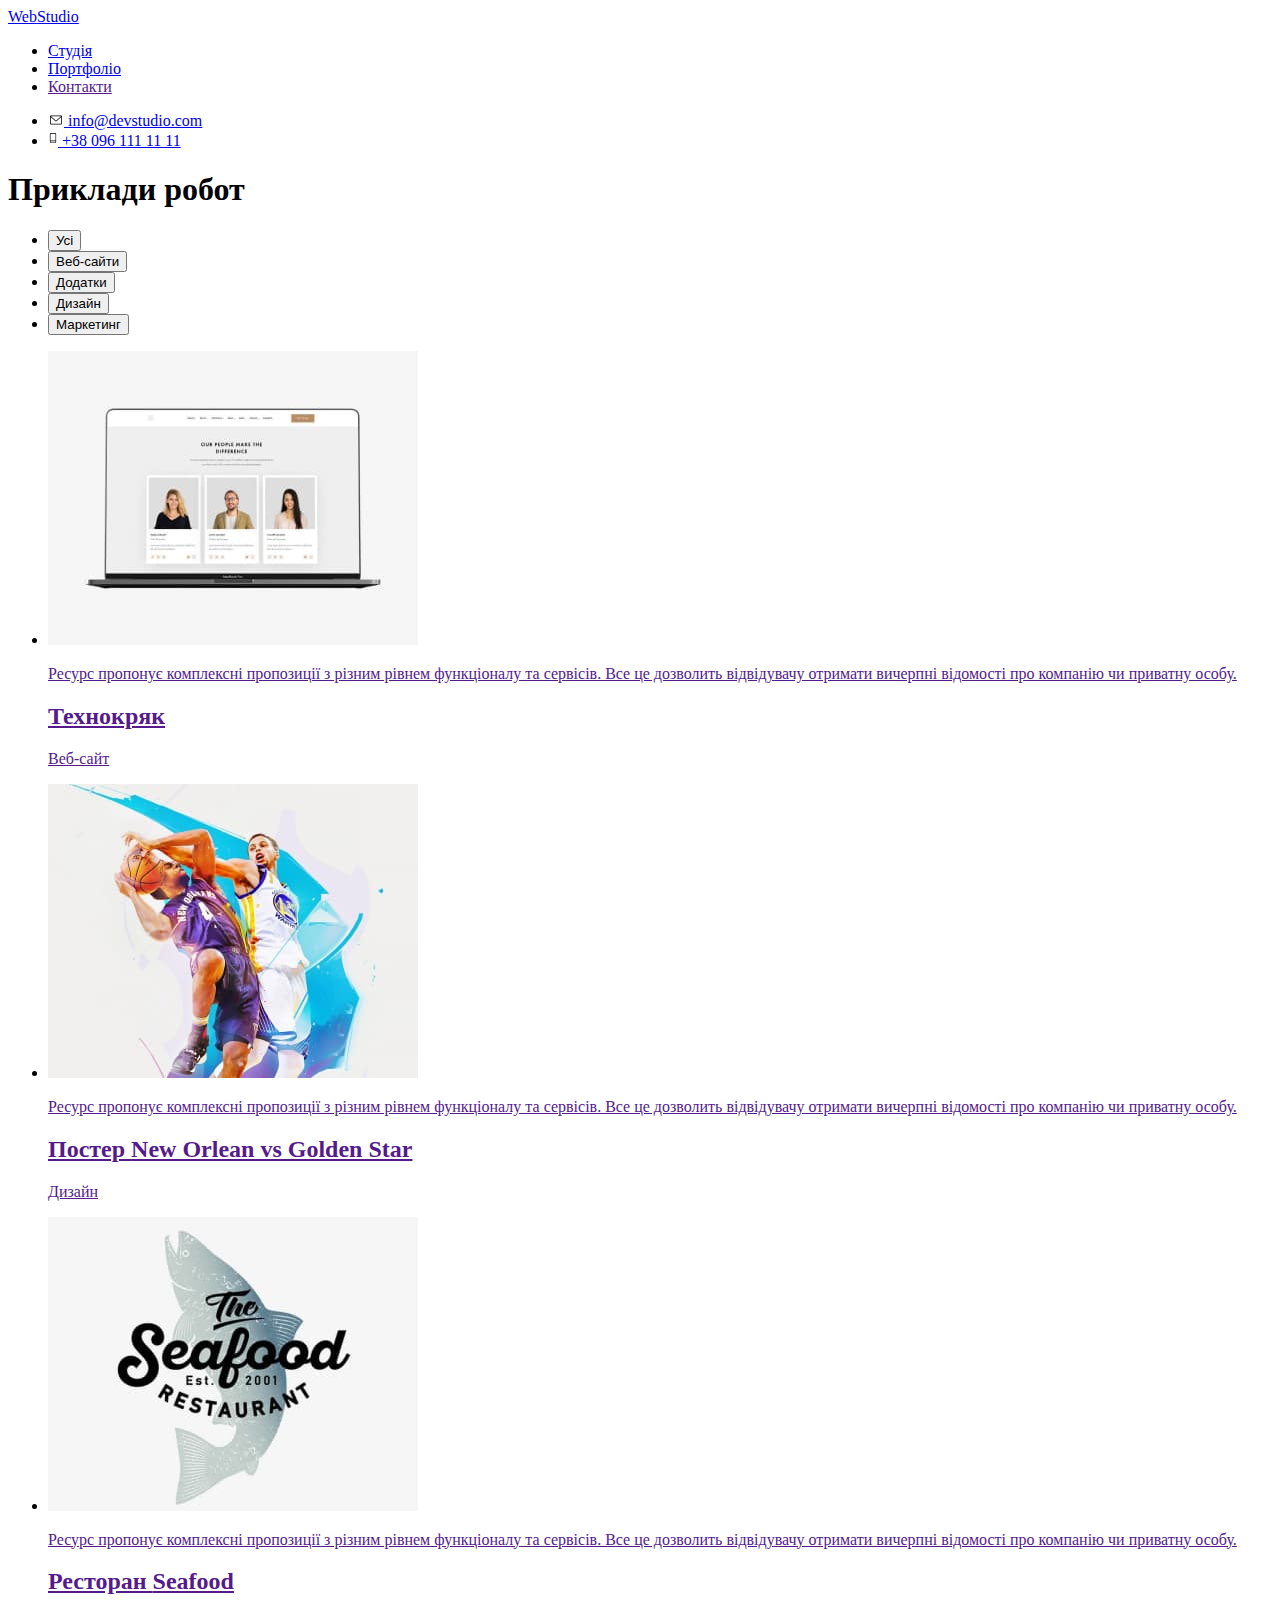
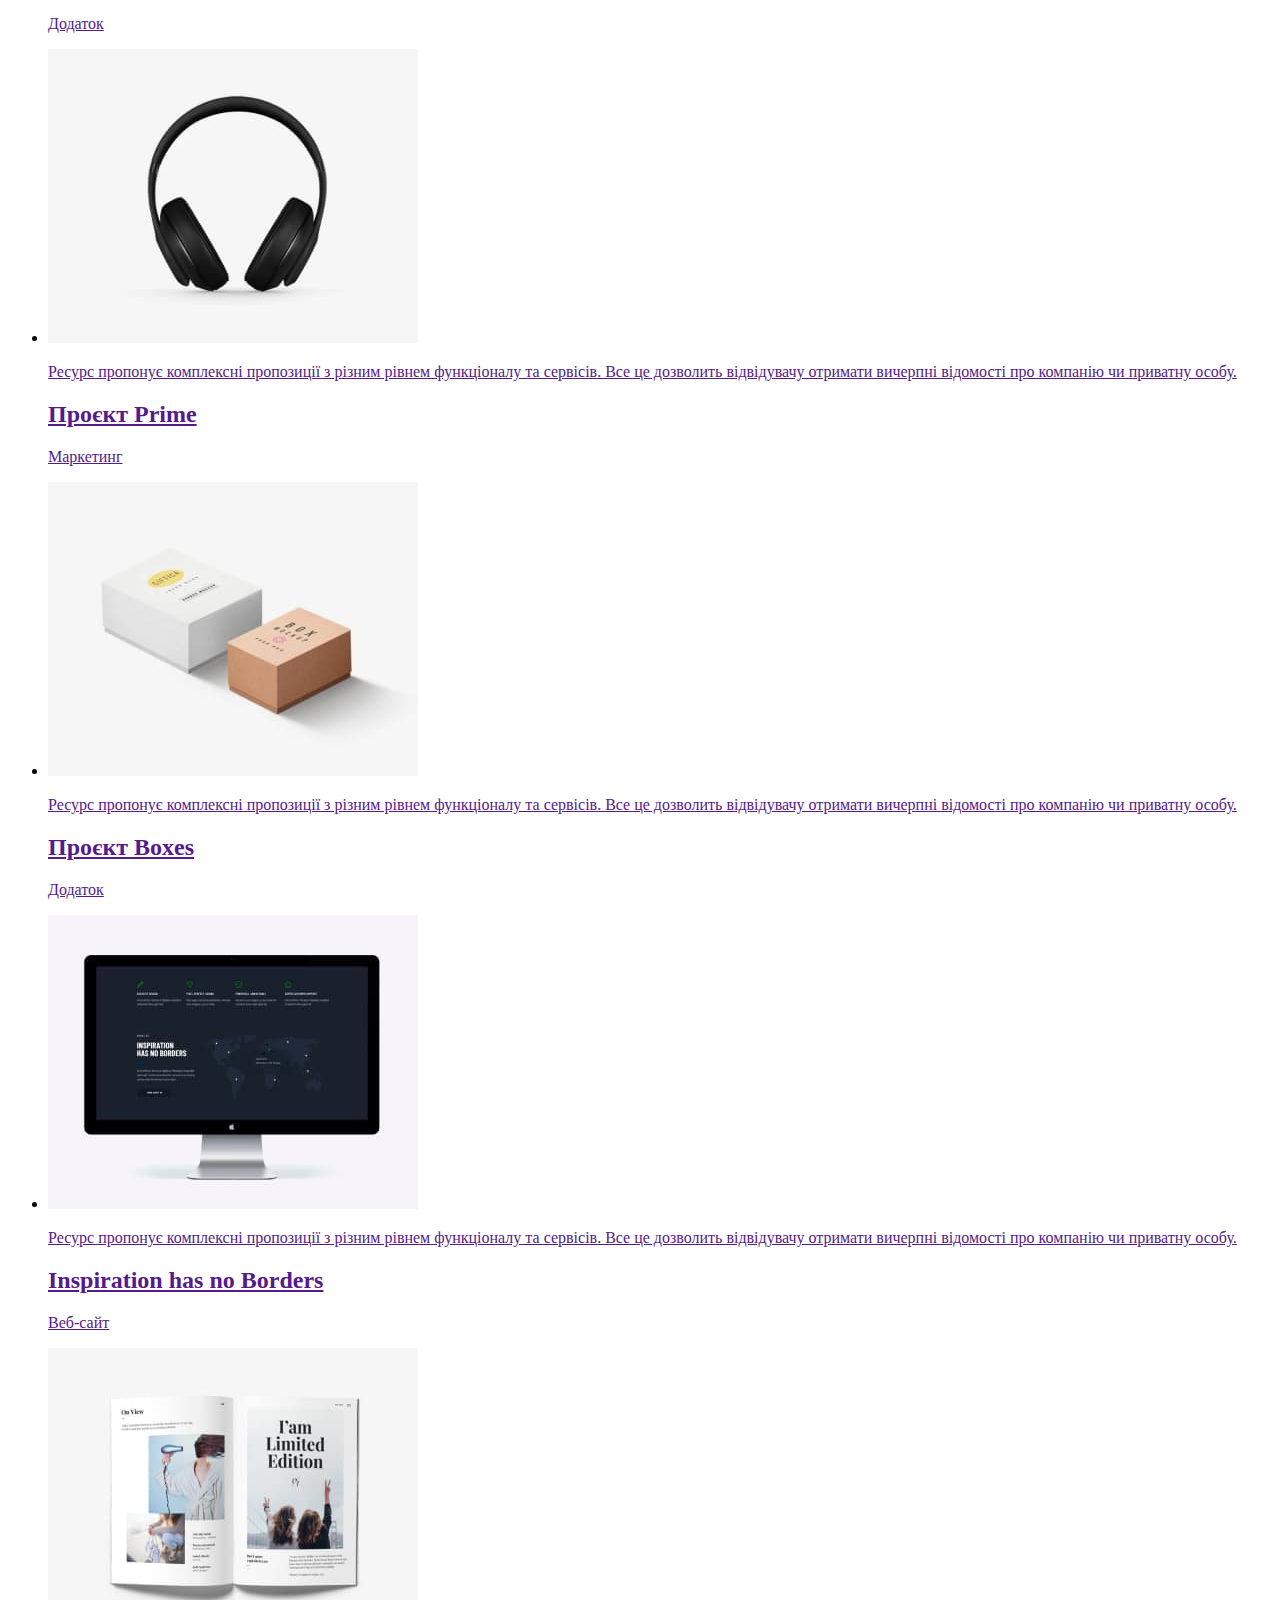
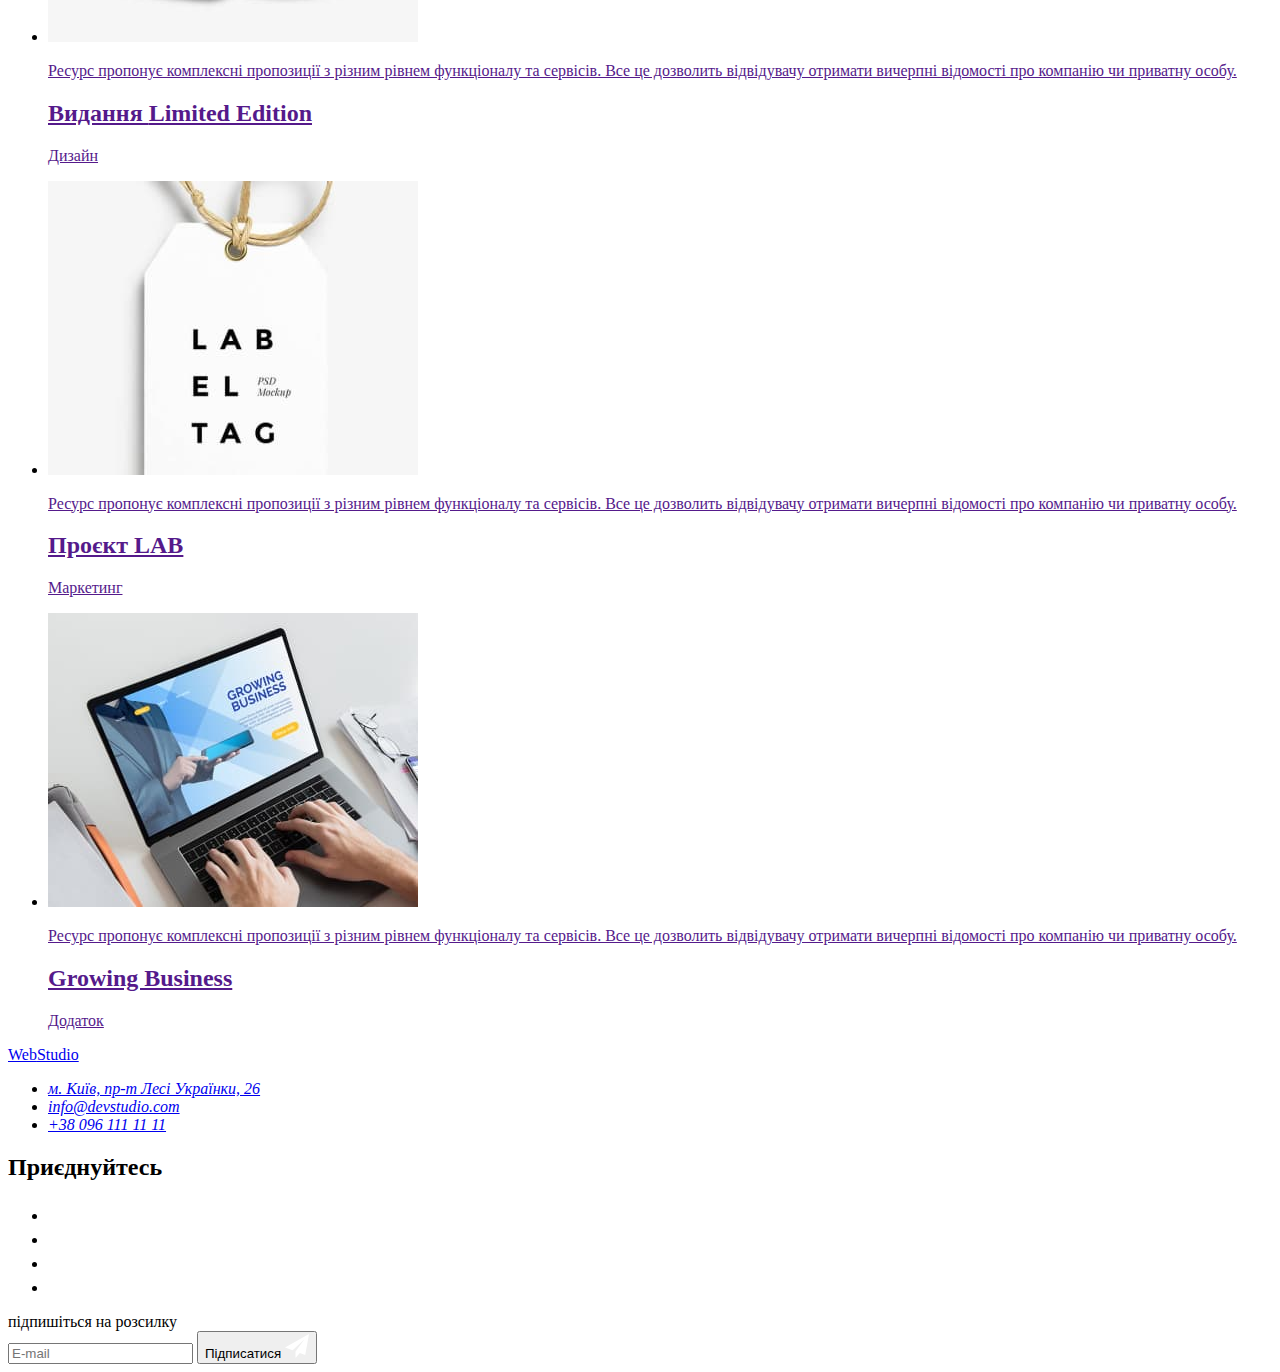
==== portfolio.html @ 22801776 "hw8" ====
<!DOCTYPE html>
<html lang="uk">
  <head>
    <meta charset="UTF-8" />
    <meta http-equiv="X-UA-Compatible" content="IE=edge" />
    <meta name="viewport" content="width=device-width, initial-scale=1.0" />
    <title>Портфоліо</title>
    <link rel="preconnect" href="https://fonts.googleapis.com" />
    <link rel="preconnect" href="https://fonts.gstatic.com" crossorigin />
    <link
      href="https://fonts.googleapis.com/css2?family=Raleway:wght@700&family=Roboto:wght@400;500;700;900&display=swap"
      rel="stylesheet"
    />
    <link
      rel="stylesheet"
      href="https://cdnjs.cloudflare.com/ajax/libs/modern-normalize/1.1.0/modern-normalize.min.css"
      integrity="sha512-wpPYUAdjBVSE4KJnH1VR1HeZfpl1ub8YT/NKx4PuQ5NmX2tKuGu6U/JRp5y+Y8XG2tV+wKQpNHVUX03MfMFn9Q=="
      crossorigin="anonymous"
      referrerpolicy="no-referrer"
    />
    <link rel="stylesheet" href="./css/portfolio.min.css" />
  </head>
  <body>
    <!-- шапка -->
    <header class="header-page">
      <div class="container header-page__container">
        <a href="./index.html" class="logo link"
          >Web<span class="logo--dark">Studio</span></a
        >
        <nav class="navigation">
          <ul class="navigation__list list">
            <li class="navigation__item">
              <a class="navigation__link  link" href="./index.html">Студія</a>
            </li>
            <li class="navigation__item">
              <a class="navigation__link current link" href="./portfolio.html">Портфоліо</a>
            </li>
            <li class="navigation__item">
              <a class="navigation__link link" href="">Контакти</a>
            </li>
          </ul>
        </nav>

        <ul class="contacts list">
          <li class="contacts__item">
            <a class="contacts__link link" href="mailto:info@devstudio.com">
              <svg class="contacts__icon" width="16px" height="12px">
                <use href="./images/StudioProjectSpray.svg#envelope"></use>
              </svg>
              <span>info@devstudio.com</span></a
            >
          </li>
          <li class="contacts__item">
            <a class="contacts__link link" href="tel:+380961111111">
              <svg class="contacts__icon" width="10px" height="16px">
                <use href="./images/StudioProjectSpray.svg#smartphone"></use>
              </svg>
              <span>+38 096 111 11 11</span></a
            >
          </li>
        </ul>
      </div>
    </header>
    <!--Головная частина-->
    <main>
      <section class="portfolio">
        <div class="container">
          <h1 class="porfolio__title visually-hidden">Приклади робот</h1>
          <!-- Фільтр -->
          <ul class="filter list">
            <li class="filter__item">
              <button type="button" class="filter__btn">Усі</button>
            </li>
            <li class="filter__item">
              <button type="button" class="filter__btn">Веб-сайти</button>
            </li>
            <li class="filter__item">
              <button type="button" class="filter__btn">Додатки</button>
            </li>
            <li class="filter__item">
              <button type="button" class="filter__btn">Дизайн</button>
            </li>
            <li class="filter__item">
              <button type="button" class="filter__btn">Маркетинг</button>
            </li>
          </ul>
          <!-- Блоки робот -->

          <ul class="examples list">
            <li class="examples__item">
              <a class="examples__link link" href=""
                ><div class="examples-description">
                  <img
                    src="./images/techno.jpg"
                    alt="Технокряк"
                  />
                  <div class="examples-description__thumb">
                    <p class="examples-description__text">
                      Ресурс пропонує комплексні пропозиції з різним рівнем
                      функціоналу та сервісів. Все це дозволить відвідувачу
                      отримати вичерпні відомості про компанію чи приватну
                      особу.
                    </p>
                  </div>
                </div>
                <div class="examples__card">
                  <h2 class="examples__title">Технокряк</h2>
                  <p class="examples__text">Веб-сайт</p>
                </div>
              </a>
            </li>
            <li class="examples__item">
              <a class="examples__link link" href=""
                ><div class="examples-description">
                  <img
                    src="./images/poster.jpg"
                    alt="Постер New Orlean vs Golden Star"
                  />
                  <div class="examples-description__thumb">
                    <p class="examples-description__text">
                      Ресурс пропонує комплексні пропозиції з різним рівнем
                      функціоналу та сервісів. Все це дозволить відвідувачу
                      отримати вичерпні відомості про компанію чи приватну
                      особу.
                    </p>
                  </div>
                </div>
                <div class="examples__card">
                  <h2 class="examples__title">
                    Постер <span lang="en">New Orlean vs Golden Star</span>
                  </h2>
                  <p class="examples__text">Дизайн</p>
                </div>
              </a>
            </li>
            <li class="examples__item">
              <a class="examples__link link" href=""
                ><div class="examples-description">
                  <img
                    src="./images/restaurant.jpg"
                    alt="Логотип Ресторану Seafood"
                  />
                  <div class="examples-description__thumb">
                    <p class="examples-description__text">
                      Ресурс пропонує комплексні пропозиції з різним рівнем
                      функціоналу та сервісів. Все це дозволить відвідувачу
                      отримати вичерпні відомості про компанію чи приватну
                      особу.
                    </p>
                  </div>
                </div>
                <div class="examples__card">
                  <h2 class="examples__title">Ресторан <span lang="en">Seafood</span></h2>
                  <p class="examples__text">Додаток</p>
                </div>
              </a>
            </li>
            <li class="examples__item">
              <a class="examples__link link" href=""
                ><div class="examples-description">
                  <img
                    src="./images/headphones.jpg"
                    alt="Навушники"
                  />
                  <div class="examples-description__thumb">
                    <p class="examples-description__text">
                      Ресурс пропонує комплексні пропозиції з різним рівнем
                      функціоналу та сервісів. Все це дозволить відвідувачу
                      отримати вичерпні відомості про компанію чи приватну
                      особу.
                    </p>
                  </div>
                </div>
                <div class="examples__card">
                  <h2 class="examples__title">Проєкт Prime</h2>
                  <p class="examples__text">Маркетинг</p>
                </div>
              </a>
            </li>
            <li class="examples__item">
              <a class="examples__link link" href=""
                ><div class="examples-description">
                  <img
                    src="./images/boxes.jpg"
                    alt="Коробки"
                  />
                  <div class="examples-description__thumb">
                    <p class="examples-description__text">
                      Ресурс пропонує комплексні пропозиції з різним рівнем
                      функціоналу та сервісів. Все це дозволить відвідувачу
                      отримати вичерпні відомості про компанію чи приватну
                      особу.
                    </p>
                  </div>
                </div>
                <div class="examples__card">
                  <h2 class="examples__title">Проєкт <span lang="en">Boxes</span></h2>
                  <p class="examples__text">Додаток</p>
                </div>
              </a>
            </li>
            <li class="examples__item">
              <a class="examples__link link" href=""
                ><div class="examples-description">
                  <img
                    src="./images/monitor.jpg"
                    alt="Монітор із зображенням"
                  />
                  <div class="examples-description__thumb">
                    <p class="examples-description__text">
                      Ресурс пропонує комплексні пропозиції з різним рівнем
                      функціоналу та сервісів. Все це дозволить відвідувачу
                      отримати вичерпні відомості про компанію чи приватну
                      особу.
                    </p>
                  </div>
                </div>
                <div class="examples__card">
                  <h2 class="examples__title" lang="en">Inspiration has no Borders</h2>
                  <p class="examples__text">Веб-сайт</p>
                </div>
              </a>
            </li>
            <li class="examples__item">
              <a class="examples__link link" href=""
                ><div class="examples-description">
                  <img
                    src="./images/magazine.jpg"
                    alt="Журнал Limited Edition"
                  />
                  <div class="examples-description__thumb">
                    <p class="examples-description__text">
                      Ресурс пропонує комплексні пропозиції з різним рівнем
                      функціоналу та сервісів. Все це дозволить відвідувачу
                      отримати вичерпні відомості про компанію чи приватну
                      особу.
                    </p>
                  </div>
                </div>
                <div class="examples__card">
                  <h2 class="examples__title">Видання <span lang="en">Limited Edition</span></h2>
                  <p class="examples__text">Дизайн</p>
                </div>
              </a>
            </li>
            <li class="examples__item">
              <a class="examples__link link" href=""
                ><div class="examples-description">
                  <img
                    src="./images/label.jpg"
                    alt="Логоти LAB"
                  />
                  <div class="examples-description__thumb">
                    <p class="examples-description__text">
                      Ресурс пропонує комплексні пропозиції з різним рівнем
                      функціоналу та сервісів. Все це дозволить відвідувачу
                      отримати вичерпні відомості про компанію чи приватну
                      особу.
                    </p>
                  </div>
                </div>
                <div class="examples__card">
                  <h2 class="examples__title">Проєкт <span lang="en">LAB</span></h2>
                  <p class="examples__text">Маркетинг</p>
                </div>
              </a>
            </li>
            <li class="examples__item">
              <a class="examples__link link" href=""
                ><div class="examples-description">
                  <img
                    src="./images/laptop.jpg"
                    alt="Монітор із зображенням додатка"
                  />
                  <div class="examples-description__thumb">
                    <p class="examples-description__text">
                      Ресурс пропонує комплексні пропозиції з різним рівнем
                      функціоналу та сервісів. Все це дозволить відвідувачу
                      отримати вичерпні відомості про компанію чи приватну
                      особу.
                    </p>
                  </div>
                </div>
                <div class="examples__card">
                  <h2 class="examples__title" lang="en">Growing Business</h2>
                  <p class="examples__text">Додаток</p>
                </div>
              </a>
            </li>
          </ul>
        </div>
      </section>
    </main>
    <!-- Підвал -->
    <!-- Адреса -->
    <footer class="footer">
      <div class="container container__footer">
        <div class="container-links">
          <a class="logo footer__logo link" href="/index.html"
            >Web<span class="logo--white">Studio</span></a
          >
          <address class="address-footer">
            <ul class="address-footer__list list">
              <li class="address-footer__item">
                <a
                  class="address-footer__link--white link"
                  href="https://www.google.com.ua/maps/place/%D0%BA%D0%B8%D1%97%D0%B2"
                  target="_blank"
                  rel="noreferrer noopener"
                  >м. Київ, пр-т Лесі Українки, 26</a
                >
              </li>
              <li class="address-footer__item">
                <a class="address-footer__link link" href="mailto:info@devstudio.com"
                  >info@devstudio.com</a
                >
              </li>
              <li class="address-footer__item">
                <a class="address-footer__link link" href="tel:+380961111111"
                  >+38 096 111 11 11</a
                >
              </li>
            </ul>
          </address>
        </div>
        <!-- Приєднуйтесь -->
        <div class="join">
          <h2 class="join__title">Приєднуйтесь</h2>
          <ul class="join__list list">
            <li class="join__item">
              <a
                class="join__link link"
                href="https://www.instagram.com/"
                target="_blank"
                rel="noreferrer noopener"
                ><svg class="footer-icon" width="20" height="20">
                  <use
                    href="./images/StudioProjectSpray.svg#instagram-footer"
                  ></use>
                </svg>
              </a>
            </li>
            <li class="join__item">
              <a
                class="join__link link"
                href="https://www.twitter.com/"
                target="_blank"
                rel="noreferrer noopener"
                ><svg class="footer-icon" width="20" height="20">
                  <use
                    href="./images/StudioProjectSpray.svg#twitter-footer"
                  ></use>
                </svg>
              </a>
            </li>
            <li class="join__item">
              <a
                class="join__link link"
                href="https://www.facebook.com/"
                target="_blank"
                rel="noreferrer noopener"
                ><svg class="footer-icon" width="20" height="20">
                  <use
                    href="./images/StudioProjectSpray.svg#facebook-footer"
                  ></use>
                </svg>
              </a>
            </li>
            <li class="join__item">
              <a
                class="join__link link"
                href="https://www.linkedin.com/"
                target="_blank"
                rel="noreferrer noopener"
                ><svg class="footer-icon" width="20" height="20">
                  <use
                    href="./images/StudioProjectSpray.svg#linkedin-footer"
                  ></use>
                </svg>
              </a>
            </li>
          </ul>
        </div>
        <!-- Підпишись -->

        <form class="subscribe">
          <label class="subscribe__label" for="email" >підпишіться на розсилку</label>
          <div class="subscribe__wrap">
            <input class="subscribe__input" type="email" name="email" id="email" placeholder="E-mail" />
            <button class="subscribe__btn" type="submit">
              Підписатися
              <svg class="subscribe_btn--icon" width="24" height="24">
                <use href="./images/StudioProjectSpray.svg#icon-send"></use>
              </svg>
            </button>
          </div>
        </form>
      </div>
    </footer>
  </body>
</html>
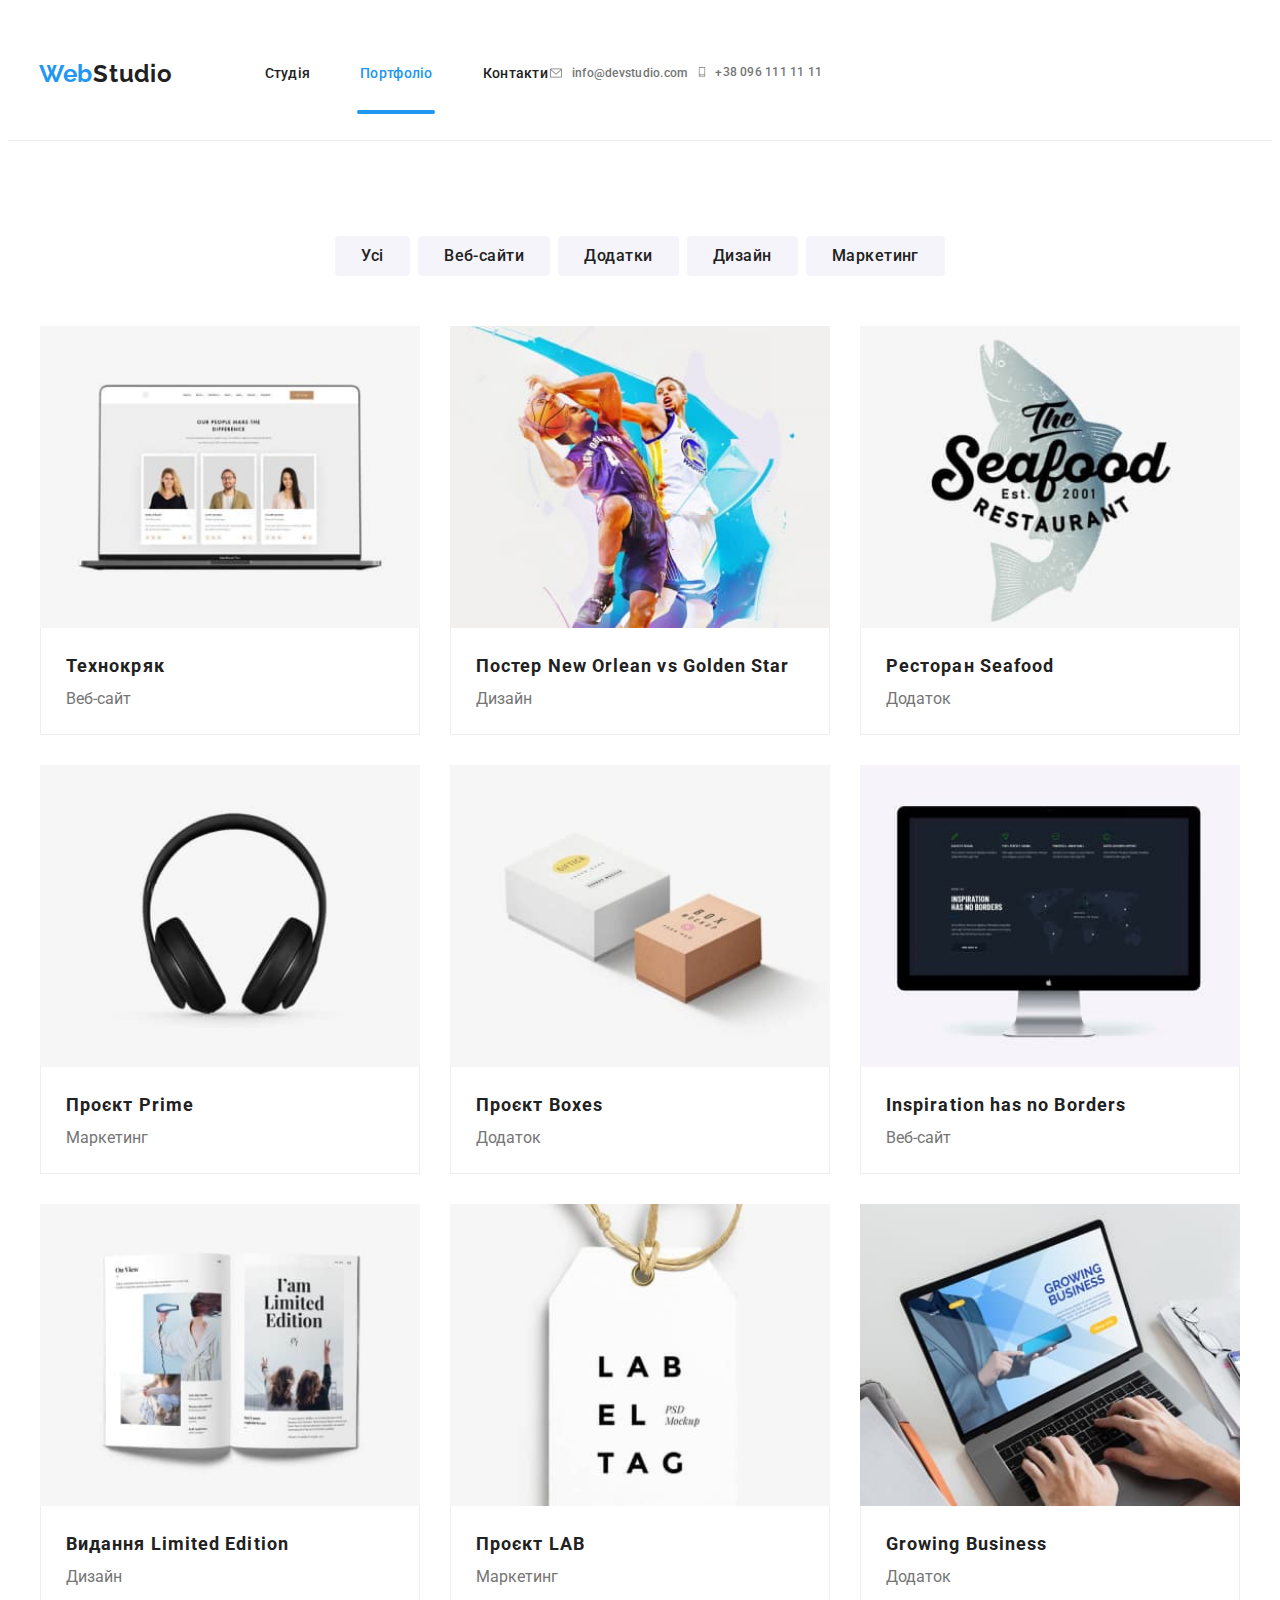
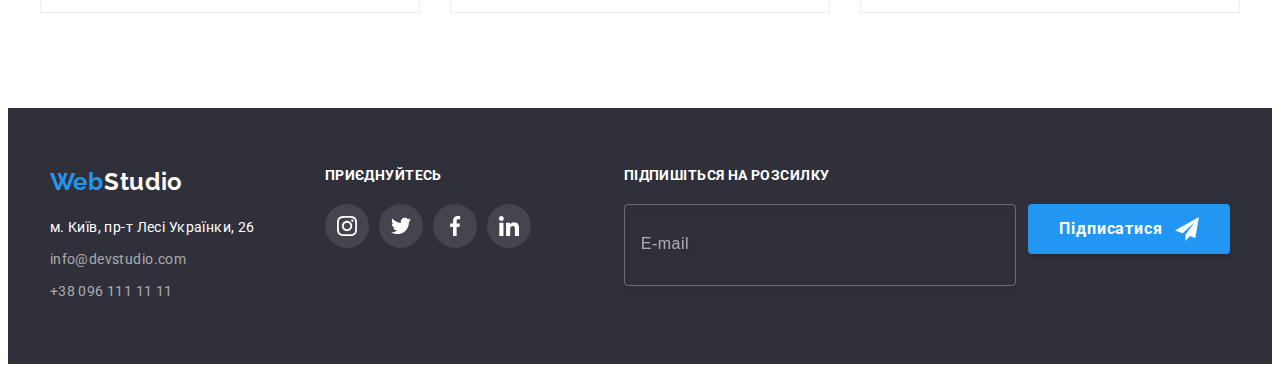
==== commit 7a927291: "hw v1.2" ====
--- a/portfolio.html
+++ b/portfolio.html
@@ -27,13 +27,27 @@
         <a href="./index.html" class="logo link"
           >Web<span class="logo--dark">Studio</span></a
         >
+        <div class="burger">
+          <svg class="burger__icon" width="40" height="40">
+            <use
+              class="burger__open"
+              href="./images/StudioProjectSpray.svg#open__burger"
+            ></use>
+            <use
+              class="burger__close"
+              href="./images/StudioProjectSpray.svg#close__burger"
+            ></use>
+          </svg>
+        </div>
         <nav class="navigation">
           <ul class="navigation__list list">
             <li class="navigation__item">
-              <a class="navigation__link  link" href="./index.html">Студія</a>
+              <a class="navigation__link link" href="./index.html">Студія</a>
             </li>
             <li class="navigation__item">
-              <a class="navigation__link current link" href="./portfolio.html">Портфоліо</a>
+              <a class="navigation__link current link" href="./portfolio.html"
+                >Портфоліо</a
+              >
             </li>
             <li class="navigation__item">
               <a class="navigation__link link" href="">Контакти</a>
@@ -43,23 +57,43 @@
 
         <ul class="contacts list">
           <li class="contacts__item">
-            <a class="contacts__link link" href="mailto:info@devstudio.com">
+            <a
+              class="contacts__link contacts__link--mail link"
+              href="mailto:info@devstudio.com"
+            >
               <svg class="contacts__icon" width="16px" height="12px">
                 <use href="./images/StudioProjectSpray.svg#envelope"></use>
               </svg>
-              <span>info@devstudio.com</span></a
+              info@devstudio.com</a
             >
           </li>
           <li class="contacts__item">
-            <a class="contacts__link link" href="tel:+380961111111">
+            <a
+              class="contacts__link contacts__link--phone link"
+              href="tel:+380961111111"
+            >
               <svg class="contacts__icon" width="10px" height="16px">
                 <use href="./images/StudioProjectSpray.svg#smartphone"></use>
               </svg>
-              <span>+38 096 111 11 11</span></a
+              +38 096 111 11 11</a
             >
           </li>
         </ul>
       </div>
+      <!-- <ul class="header-social list">
+            <li class="header-social__item">
+              <a class="header-social__link link" href="">Instagram</a>
+            </li>
+            <li class="header-social__item">
+              <a class="header-social__link link" href="">Twitter</a>
+            </li>
+            <li class="header-social__item">
+              <a class="header-social__link link" href="">Facebook</a>
+            </li>
+            <li class="header-social__item">
+              <a class="header-social__link link" href="">LinkedIn</a>
+            </li>
+          </ul> -->
     </header>
     <!--Головная частина-->
     <main>
@@ -90,10 +124,7 @@
             <li class="examples__item">
               <a class="examples__link link" href=""
                 ><div class="examples-description">
-                  <img
-                    src="./images/techno.jpg"
-                    alt="Технокряк"
-                  />
+                  <img src="./images/techno.jpg" alt="Технокряк" />
                   <div class="examples-description__thumb">
                     <p class="examples-description__text">
                       Ресурс пропонує комплексні пропозиції з різним рівнем
@@ -150,7 +181,9 @@
                   </div>
                 </div>
                 <div class="examples__card">
-                  <h2 class="examples__title">Ресторан <span lang="en">Seafood</span></h2>
+                  <h2 class="examples__title">
+                    Ресторан <span lang="en">Seafood</span>
+                  </h2>
                   <p class="examples__text">Додаток</p>
                 </div>
               </a>
@@ -158,10 +191,7 @@
             <li class="examples__item">
               <a class="examples__link link" href=""
                 ><div class="examples-description">
-                  <img
-                    src="./images/headphones.jpg"
-                    alt="Навушники"
-                  />
+                  <img src="./images/headphones.jpg" alt="Навушники" />
                   <div class="examples-description__thumb">
                     <p class="examples-description__text">
                       Ресурс пропонує комплексні пропозиції з різним рівнем
@@ -180,21 +210,20 @@
             <li class="examples__item">
               <a class="examples__link link" href=""
                 ><div class="examples-description">
-                  <img
-                    src="./images/boxes.jpg"
-                    alt="Коробки"
-                  />
-                  <div class="examples-description__thumb">
-                    <p class="examples-description__text">
-                      Ресурс пропонує комплексні пропозиції з різним рівнем
-                      функціоналу та сервісів. Все це дозволить відвідувачу
-                      отримати вичерпні відомості про компанію чи приватну
-                      особу.
-                    </p>
-                  </div>
-                </div>
-                <div class="examples__card">
-                  <h2 class="examples__title">Проєкт <span lang="en">Boxes</span></h2>
+                  <img src="./images/boxes.jpg" alt="Коробки" />
+                  <div class="examples-description__thumb">
+                    <p class="examples-description__text">
+                      Ресурс пропонує комплексні пропозиції з різним рівнем
+                      функціоналу та сервісів. Все це дозволить відвідувачу
+                      отримати вичерпні відомості про компанію чи приватну
+                      особу.
+                    </p>
+                  </div>
+                </div>
+                <div class="examples__card">
+                  <h2 class="examples__title">
+                    Проєкт <span lang="en">Boxes</span>
+                  </h2>
                   <p class="examples__text">Додаток</p>
                 </div>
               </a>
@@ -216,7 +245,9 @@
                   </div>
                 </div>
                 <div class="examples__card">
-                  <h2 class="examples__title" lang="en">Inspiration has no Borders</h2>
+                  <h2 class="examples__title" lang="en">
+                    Inspiration has no Borders
+                  </h2>
                   <p class="examples__text">Веб-сайт</p>
                 </div>
               </a>
@@ -238,7 +269,9 @@
                   </div>
                 </div>
                 <div class="examples__card">
-                  <h2 class="examples__title">Видання <span lang="en">Limited Edition</span></h2>
+                  <h2 class="examples__title">
+                    Видання <span lang="en">Limited Edition</span>
+                  </h2>
                   <p class="examples__text">Дизайн</p>
                 </div>
               </a>
@@ -246,21 +279,20 @@
             <li class="examples__item">
               <a class="examples__link link" href=""
                 ><div class="examples-description">
-                  <img
-                    src="./images/label.jpg"
-                    alt="Логоти LAB"
-                  />
-                  <div class="examples-description__thumb">
-                    <p class="examples-description__text">
-                      Ресурс пропонує комплексні пропозиції з різним рівнем
-                      функціоналу та сервісів. Все це дозволить відвідувачу
-                      отримати вичерпні відомості про компанію чи приватну
-                      особу.
-                    </p>
-                  </div>
-                </div>
-                <div class="examples__card">
-                  <h2 class="examples__title">Проєкт <span lang="en">LAB</span></h2>
+                  <img src="./images/label.jpg" alt="Логоти LAB" />
+                  <div class="examples-description__thumb">
+                    <p class="examples-description__text">
+                      Ресурс пропонує комплексні пропозиції з різним рівнем
+                      функціоналу та сервісів. Все це дозволить відвідувачу
+                      отримати вичерпні відомості про компанію чи приватну
+                      особу.
+                    </p>
+                  </div>
+                </div>
+                <div class="examples__card">
+                  <h2 class="examples__title">
+                    Проєкт <span lang="en">LAB</span>
+                  </h2>
                   <p class="examples__text">Маркетинг</p>
                 </div>
               </a>
@@ -311,7 +343,9 @@
                 >
               </li>
               <li class="address-footer__item">
-                <a class="address-footer__link link" href="mailto:info@devstudio.com"
+                <a
+                  class="address-footer__link link"
+                  href="mailto:info@devstudio.com"
                   >info@devstudio.com</a
                 >
               </li>
@@ -384,9 +418,17 @@
         <!-- Підпишись -->
 
         <form class="subscribe">
-          <label class="subscribe__label" for="email" >підпишіться на розсилку</label>
+          <label class="subscribe__label" for="email"
+            >підпишіться на розсилку</label
+          >
           <div class="subscribe__wrap">
-            <input class="subscribe__input" type="email" name="email" id="email" placeholder="E-mail" />
+            <input
+              class="subscribe__input"
+              type="email"
+              name="email"
+              id="email"
+              placeholder="E-mail"
+            />
             <button class="subscribe__btn" type="submit">
               Підписатися
               <svg class="subscribe_btn--icon" width="24" height="24">
--- a/css/portfolio.min.css
+++ b/css/portfolio.min.css
@@ -0,0 +1 @@
+.list{list-style:none}.link{text-decoration:none;color:inherit}img{display:block}h1,h2,h3,h4,h5,h6,ul,p{margin:0;padding:0}.visually-hidden{position:absolute;width:1px;height:1px;margin:-1px;border:0;padding:0;white-space:nowrap;-webkit-clip-path:inset(100%);clip-path:inset(100%);clip:rect(0 0 0 0);overflow:hidden}body{color:#757575;background-color:#fff;font-family:"Roboto",sans-serif}button{cursor:pointer;font-family:inherit;border:1px solid rgba(0,0,0,0)}.container{margin-right:auto;margin-left:auto;padding-right:15px;padding-left:15px}@media screen and (min-width: 480px){.container{max-width:480px}}@media screen and (min-width: 768px){.container{max-width:768px}}@media screen and (min-width: 1200px){.container{max-width:1200px}}.section{padding-top:60px;padding-bottom:60px}.section__title{color:#212121;margin-bottom:30px;font-size:28px;line-height:1.18;letter-spacing:.03em;text-align:center}@media screen and (min-width: 1200px){.section{padding-top:94px;padding-bottom:94px}.section__title{color:#212121;margin-bottom:50px;font-size:36px;line-height:1.17;letter-spacing:.03em}}.logo{font-family:"Raleway";font-weight:700;font-size:24px;line-height:1.17;letter-spacing:.03em;color:#2196f3}.logo--dark{color:#212121}.logo--white{color:#fff}.header-page{border-bottom:1px solid #ececec;position:relative;height:60px;padding:15px}@media screen and (min-width: 768px){.header-page{display:flex;align-items:center;justify-content:center;padding:26px 15px;height:80px}}@media screen and (min-width: 1200px){.header-page{justify-content:flex-start}}.header-page__container{display:flex;align-items:center}@media screen and (min-width: 1200px){.header-page__container{margin:1px}}.navigation{margin-left:87px}@media screen and (max-width: 767px){.navigation{display:none}}@media screen and (min-width: 1200px){.navigation{margin-left:92px}}.navigation__list{display:flex;gap:50px}.navigation__link{font-weight:500;font-size:14px;line-height:1.14;letter-spacing:.02em;color:#212121;display:block;padding-top:32px;padding-bottom:32px;transition:color 250ms cubic-bezier(0.4, 0, 0.2, 1)}.navigation__link:hover,.navigation__link:focus{color:#2196f3}.navigation__link.current{color:#2196f3}@media screen and (min-width: 768px){.navigation__link.current{position:relative;flex-direction:column}.navigation__link.current:after{position:absolute;bottom:-0.5px;left:-4.5%;content:"";display:block;width:107%;height:4px;background-color:#2196f3;border-radius:2px}}.contacts{display:flex;flex-direction:column;justify-content:center;gap:10px}@media screen and (max-width: 767px){.contacts{display:none}}@media screen and (min-width: 1200px){.contacts{display:flex;flex-direction:row;margin-left:auto}}.contacts__link{display:inline-flex;justify-content:center;align-items:center;gap:8px;font-weight:500;font-size:12px;line-height:1.17;letter-spacing:.02em;color:#757575;transition:color 250ms cubic-bezier(0.4, 0, 0.2, 1)}.contacts__link:hover,.contacts__link:focus{color:#2196f3}.contacts__icon{display:inline-block;fill:#757575;transition:fill 250ms cubic-bezier(0.4, 0, 0.2, 1)}.contacts__link:hover .contacts__icon,.contacts__link:focus .contacts__icon{fill:#2196f3}@media screen and (min-width: 768px){.burger{display:none}}.burger__icon{position:absolute;top:10px;right:10px}.footer{margin:0 auto;background-color:#2f303a;text-align:center;padding:60px 15px}@media screen and (min-width: 768px){.footer{padding:60px}}@media screen and (min-width: 1200px){.footer{padding:60px 0;text-align:left}}@media screen and (min-width: 768px){.container__footer{display:flex;justify-content:center;flex-wrap:wrap}}@media screen and (min-width: 1200px){.container__footer{flex-wrap:nowrap}}.footer__logo{display:block;margin-bottom:20px}.container-links{margin-bottom:60px}@media screen and (min-width: 768px){.container-links{margin-right:162px}}@media screen and (min-width: 1200px){.container-links{margin:0}}.address-footer__list{display:flex;flex-direction:column;flex-wrap:wrap;gap:8px}.address-footer__item{font-size:14px;line-height:1.71;letter-spacing:.03em;font-style:normal}.address-footer__link{color:rgba(255,255,255,.6);transition:color 250ms cubic-bezier(0.4, 0, 0.2, 1)}.address-footer__link:hover,.address-footer__link:focus{color:#2196f3}.address-footer__link--white{color:#fff}.join{margin-bottom:60px}@media screen and (min-width: 1200px){.join{margin-bottom:0;margin-left:70px}}.join__title{font-size:14px;line-height:1.14;letter-spacing:.03em;text-transform:uppercase;color:#fff;margin-bottom:20px}.join__list{display:inline-flex;justify-content:center;align-items:center;gap:10px}.join__link{display:flex;justify-content:center;align-items:center;width:44px;height:44px;background-color:rgba(255,255,255,.1);border-radius:50%;transition:background-color 250ms cubic-bezier(0.4, 0, 0.2, 1)}.join__link:hover,.join__link:focus{background-color:#2196f3}@media screen and (min-width: 768px){.subscribe{min-width:450px;margin:0 auto}}@media screen and (min-width: 1200px){.subscribe{margin:0 0 0 93px}}.subscribe__label{display:block;font-weight:700;font-size:14px;line-height:1.14;letter-spacing:.03em;color:#fff;text-transform:uppercase;margin-bottom:20px}@media screen and (min-width: 1200px){.subscribe__wrap{display:flex;gap:12px}}.subscribe__input{display:block;width:100%;height:50px;padding:15px 16px;background-color:rgba(0,0,0,0);border:1px solid rgba(255,255,255,.3);filter:drop-shadow(0px 4px 4px rgba(0, 0, 0, 0.15));border-radius:4px;margin-bottom:20px}.subscribe__input::-moz-placeholder{font-size:16px;line-height:1.25;letter-spacing:.03em;color:rgba(255,255,255,.6)}.subscribe__input:-ms-input-placeholder{font-size:16px;line-height:1.25;letter-spacing:.03em;color:rgba(255,255,255,.6)}.subscribe__input::placeholder{font-size:16px;line-height:1.25;letter-spacing:.03em;color:rgba(255,255,255,.6)}.subscribe__input:focus{outline:1px solid #2196f3}@media screen and (min-width: 1200px){.subscribe__input{margin-bottom:0;width:358px}}.subscribe__btn{display:flex;justify-content:center;align-items:center;margin:0 auto;gap:12px;min-width:150px;height:50px;font-weight:700;font-size:16px;line-height:1.88;text-align:center;letter-spacing:.06em;color:#fff;background-color:#2196f3;box-shadow:0px 4px 4px rgba(0,0,0,.15);border-radius:4px;cursor:pointer;min-width:200px;padding:10px 30px}@media screen and (min-width: 1200px){.subscribe__btn{transition:background-color 250ms cubic-bezier(0.4, 0, 0.2, 1)}.subscribe__btn:hover,.subscribe__btn:focus{background-color:#188ce8}}.portfolio{background-color:#fff;padding-top:60px;padding-bottom:60px}@media screen and (min-width: 1200px){.portfolio{padding-top:95px;padding-bottom:95px}}.filter{display:flex;flex-wrap:wrap;margin-bottom:40px;gap:8px}@media screen and (min-width: 768px){.filter{margin-bottom:30px;justify-content:center}}@media screen and (min-width: 1200px){.filter{margin-bottom:50px}}.filter__btn{color:#212121;background-color:#f5f4fa;border-radius:4px;box-shadow:none;min-width:75px;padding:6px 25px;font-weight:500;font-size:16px;line-height:1.62;letter-spacing:.03em;text-align:center;transition:color 250ms cubic-bezier(0.4, 0, 0.2, 1),background-color 250ms cubic-bezier(0.4, 0, 0.2, 1),box-shadow 250ms cubic-bezier(0.4, 0, 0.2, 1)}.filter__btn:hover,.filter__btn:focus{color:#fff;background-color:#2196f3;box-shadow:0px 3px 1px rgba(0,0,0,.1),0px 1px 2px rgba(0,0,0,.08),0px 2px 2px rgba(0,0,0,.12)}.examples{display:flex;flex-wrap:wrap;gap:30px}.examples__item{width:100%}@media screen and (min-width: 768px){.examples__item{width:calc((100% - 30px)/2)}}@media screen and (min-width: 1200px){.examples__item{width:calc((100% - 60px)/3)}}.examples__link{display:flex;flex-direction:column;transition:box-shadow 250ms cubic-bezier(0.4, 0, 0.2, 1)}.examples__link:hover,.examples__link:focus{box-shadow:0px 1px 1px rgba(0,0,0,.12),0px 4px 4px rgba(0,0,0,.06),1px 4px 6px rgba(0,0,0,.16)}.examples__link img{width:100%;height:auto}.examples__title{color:#212121;font-size:18px;line-height:2;letter-spacing:.06em}.examples__text{color:#757575;font-size:16px;line-height:1.88}.examples__card{padding:20px 25px;border:1px solid #eee;border-top:none}.examples-description{position:relative;overflow:hidden}.examples-description__thumb{position:absolute;bottom:0;left:0;width:100%;height:294px;background-color:rgba(33,150,243,.9);padding:63px 24px;transform:translateY(101%);transition:transform 250ms cubic-bezier(0.4, 0, 0.2, 1)}.examples__link:focus .examples-description__thumb,.examples__link:hover .examples-description__thumb{transform:translateY(0%)}.examples-description__text{font-size:18px;line-height:1.56;letter-spacing:.03em;color:#fff}/*# sourceMappingURL=portfolio.min.css.map */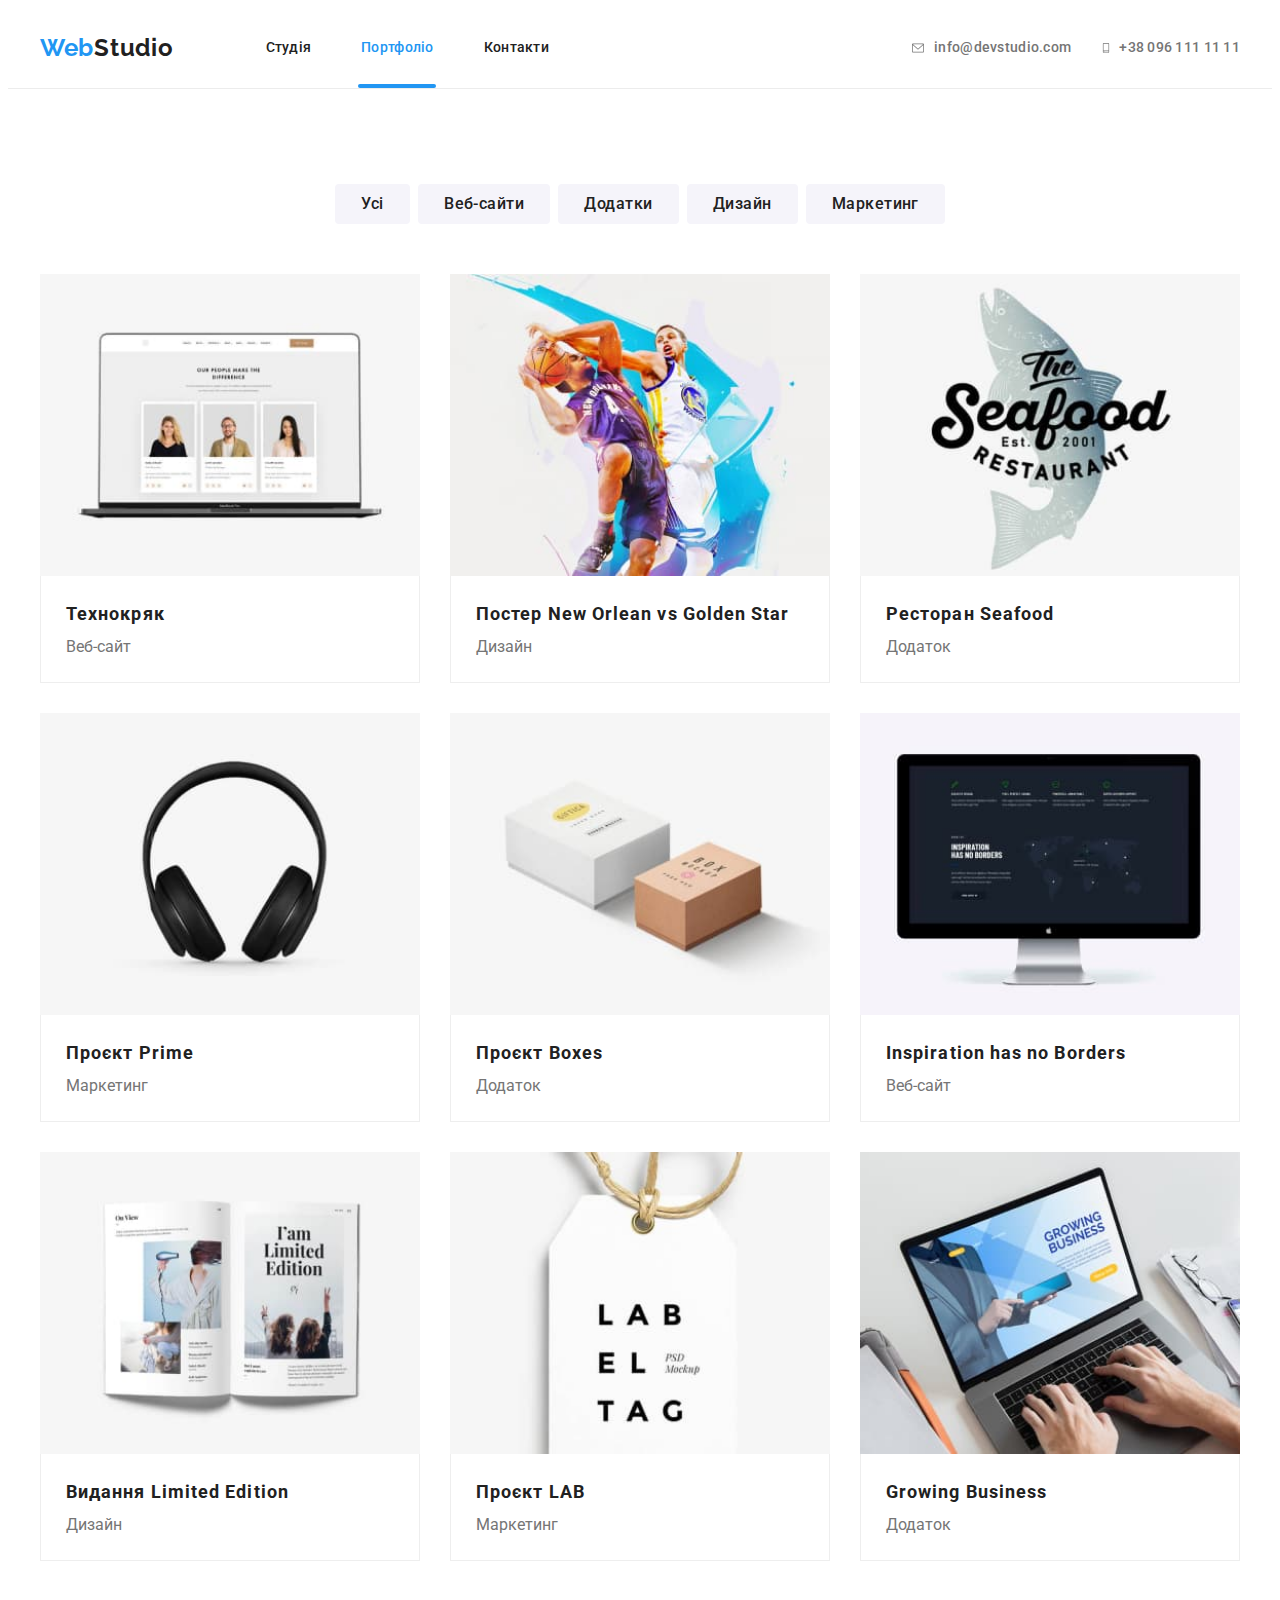
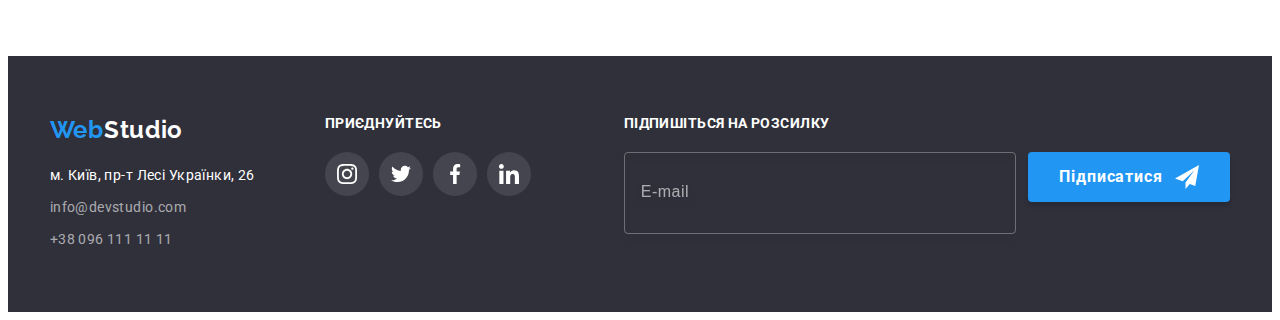
==== commit 852b9cd8: "HW8 V.1.4" ====
--- a/portfolio.html
+++ b/portfolio.html
@@ -27,18 +27,6 @@
         <a href="./index.html" class="logo link"
           >Web<span class="logo--dark">Studio</span></a
         >
-        <div class="burger">
-          <svg class="burger__icon" width="40" height="40">
-            <use
-              class="burger__open"
-              href="./images/StudioProjectSpray.svg#open__burger"
-            ></use>
-            <use
-              class="burger__close"
-              href="./images/StudioProjectSpray.svg#close__burger"
-            ></use>
-          </svg>
-        </div>
         <nav class="navigation">
           <ul class="navigation__list list">
             <li class="navigation__item">
@@ -79,21 +67,75 @@
             >
           </li>
         </ul>
+        <button class="mob__btn-open" type="button" data-menu-open>
+          <svg class="burger__icon" width="40" height="40">
+            <use
+              class="mob__btn-open"
+              href="./images/StudioProjectSpray.svg#open__burger"
+            ></use>
+          </svg>
+        </button>
       </div>
-      <!-- <ul class="header-social list">
-            <li class="header-social__item">
-              <a class="header-social__link link" href="">Instagram</a>
-            </li>
-            <li class="header-social__item">
-              <a class="header-social__link link" href="">Twitter</a>
-            </li>
-            <li class="header-social__item">
-              <a class="header-social__link link" href="">Facebook</a>
-            </li>
-            <li class="header-social__item">
-              <a class="header-social__link link" href="">LinkedIn</a>
-            </li>
-          </ul> -->
+      <div class="mob__menu is-hidden" data-menu>
+        <button class="mob__btn-close" type="button" data-menu-close>
+          <svg class="mob-close" width="40" height="40">
+            <use href="./images/StudioProjectSpray.svg#close__burger"></use>
+          </svg>
+        </button>
+        <div class="mob-wrap">
+          <nav class="mob-navigation">
+            <ul class="mob-navigation__list list">
+              <li class="mob-navigation__item">
+                <a class="mob-navigation__link current link" href="./index.html"
+                  >Студія</a
+                >
+              </li>
+              <li class="mob-navigation__item">
+                <a class="mob-navigation__link link" href="./portfolio.html"
+                  >Портфоліо</a
+                >
+              </li>
+              <li class="mob-navigation__item">
+                <a class="mob-navigation__link link" href="">Контакти</a>
+              </li>
+            </ul>
+          </nav>
+          <div class="mob-bottom">
+            <ul class="mob-contacts list">
+              <li class="mob-contacts__item">
+                <a
+                  class="mob-contacts__link mob-contacts__link--phone link"
+                  href="tel:+380961111111"
+                >
+                  +38 096 111 11 11</a
+                >
+              </li>
+              <li class="mob-contacts__item">
+                <a
+                  class="mob-contacts__link mob-contacts__link--mail link"
+                  href="mailto:info@devstudio.com"
+                >
+                  info@devstudio.com</a
+                >
+              </li>
+            </ul>
+            <ul class="mob-social list">
+              <li class="mob-social__item">
+                <a class="mob-social__link link" href="">Instagram</a>
+              </li>
+              <li class="mob-social__item">
+                <a class="mob-social__link link" href="">Twitter</a>
+              </li>
+              <li class="mob-social__item">
+                <a class="mob-social__link link" href="">Facebook</a>
+              </li>
+              <li class="mob-social__item">
+                <a class="mob-social__link link" href="">LinkedIn</a>
+              </li>
+            </ul>
+          </div>
+        </div>
+      </div>
     </header>
     <!--Головная частина-->
     <main>
@@ -124,7 +166,36 @@
             <li class="examples__item">
               <a class="examples__link link" href=""
                 ><div class="examples-description">
-                  <img src="./images/techno.jpg" alt="Технокряк" />
+                  <picture>
+                    <source
+                      media="(min-width:1200px)"
+                      srcset="
+                        ./images/portfolio/portfolio1.jpg    1x,
+                        ./images/portfolio/portfolio1-2x.jpg 2x
+                      "
+                    />
+                    <source
+                      media="(min-width:768px)"
+                      srcset="
+                        ./images/portfolio/portfolio1-tab.jpg    1x,
+                        ./images/portfolio/portfolio1-tab-2x.jpg 2x
+                      "
+                    />
+                    <source
+                      media="(max-width:767px )"
+                      srcset="
+                        ./images/portfolio/portfolio1-mob.jpg    1x,
+                        ./images/portfolio/portfolio1-mob-2x.jpg 2x
+                      "
+                    />
+                    <img
+                      src="./images/portfolio/portfolio1-mob.jpg"
+                      alt="Технокряк"
+                      width="450"
+                      height="294"
+                    />
+                  </picture>
+
                   <div class="examples-description__thumb">
                     <p class="examples-description__text">
                       Ресурс пропонує комплексні пропозиції з різним рівнем
@@ -143,10 +214,36 @@
             <li class="examples__item">
               <a class="examples__link link" href=""
                 ><div class="examples-description">
-                  <img
-                    src="./images/poster.jpg"
-                    alt="Постер New Orlean vs Golden Star"
-                  />
+                  <picture>
+                    <source
+                      media="(min-width:1200px)"
+                      srcset="
+                        ./images/portfolio/portfolio2.jpg    1x,
+                        ./images/portfolio/portfolio2-2x.jpg 2x
+                      "
+                    />
+                    <source
+                      media="(min-width:768px)"
+                      srcset="
+                        ./images/portfolio/portfolio2-tab.jpg    1x,
+                        ./images/portfolio/portfolio2-tab-2x.jpg 2x
+                      "
+                    />
+                    <source
+                      media="(max-width:767px )"
+                      srcset="
+                        ./images/portfolio/portfolio2-mob.jpg    1x,
+                        ./images/portfolio/portfolio2-mob-2x.jpg 2x
+                      "
+                    />
+                    <img
+                      src="./images/portfolio/portfolio2-mob.jpg"
+                      alt="Постер New Orlean vs Golden Star"
+                      width="450"
+                      height="294"
+                    />
+                  </picture>
+
                   <div class="examples-description__thumb">
                     <p class="examples-description__text">
                       Ресурс пропонує комплексні пропозиції з різним рівнем
@@ -167,10 +264,36 @@
             <li class="examples__item">
               <a class="examples__link link" href=""
                 ><div class="examples-description">
-                  <img
-                    src="./images/restaurant.jpg"
-                    alt="Логотип Ресторану Seafood"
-                  />
+                  <picture>
+                    <source
+                      media="(min-width:1200px)"
+                      srcset="
+                        ./images/portfolio/portfolio3.jpg    1x,
+                        ./images/portfolio/portfolio3-2x.jpg 2x
+                      "
+                    />
+                    <source
+                      media="(min-width:768px)"
+                      srcset="
+                        ./images/portfolio/portfolio3-tab.jpg    1x,
+                        ./images/portfolio/portfolio3-tab-2x.jpg 2x
+                      "
+                    />
+                    <source
+                      media="(max-width:767px )"
+                      srcset="
+                        ./images/portfolio/portfolio3-mob.jpg    1x,
+                        ./images/portfolio/portfolio3-mob-2x.jpg 2x
+                      "
+                    />
+                    <img
+                      src="./images/portfolio/portfolio3-mob.jpg"
+                      alt="Логотип Ресторану Seafood"
+                      width="450"
+                      height="294"
+                    />
+                  </picture>
+
                   <div class="examples-description__thumb">
                     <p class="examples-description__text">
                       Ресурс пропонує комплексні пропозиції з різним рівнем
@@ -191,7 +314,35 @@
             <li class="examples__item">
               <a class="examples__link link" href=""
                 ><div class="examples-description">
-                  <img src="./images/headphones.jpg" alt="Навушники" />
+                  <picture>
+                    <source
+                      media="(min-width:1200px)"
+                      srcset="
+                        ./images/portfolio/portfolio4.jpg    1x,
+                        ./images/portfolio/portfolio4-2x.jpg 2x
+                      "
+                    />
+                    <source
+                      media="(min-width:768px)"
+                      srcset="
+                        ./images/portfolio/portfolio4-tab.jpg    1x,
+                        ./images/portfolio/portfolio4-tab-2x.jpg 2x
+                      "
+                    />
+                    <source
+                      media="(max-width:767px )"
+                      srcset="
+                        ./images/portfolio/portfolio4-mob.jpg    1x,
+                        ./images/portfolio/portfolio4-mob-2x.jpg 2x
+                      "
+                    />
+                    <img
+                      src="./images/portfolio/portfolio4-mob.jpg"
+                      alt="Навушники"
+                      width="450"
+                      height="294"
+                    />
+                  </picture>
                   <div class="examples-description__thumb">
                     <p class="examples-description__text">
                       Ресурс пропонує комплексні пропозиції з різним рівнем
@@ -210,7 +361,35 @@
             <li class="examples__item">
               <a class="examples__link link" href=""
                 ><div class="examples-description">
-                  <img src="./images/boxes.jpg" alt="Коробки" />
+                  <picture>
+                    <source
+                      media="(min-width:1200px)"
+                      srcset="
+                        ./images/portfolio/portfolio5.jpg    1x,
+                        ./images/portfolio/portfolio5-2x.jpg 2x
+                      "
+                    />
+                    <source
+                      media="(min-width:768px)"
+                      srcset="
+                        ./images/portfolio/portfolio5-tab.jpg    1x,
+                        ./images/portfolio/portfolio5-tab-2x.jpg 2x
+                      "
+                    />
+                    <source
+                      media="(max-width:767px )"
+                      srcset="
+                        ./images/portfolio/portfolio5-mob.jpg    1x,
+                        ./images/portfolio/portfolio5-mob-2x.jpg 2x
+                      "
+                    />
+                    <img
+                      src="./images/portfolio/portfolio5-mob.jpg"
+                      alt="Коробки"
+                      width="450"
+                      height="294"
+                    />
+                  </picture>
                   <div class="examples-description__thumb">
                     <p class="examples-description__text">
                       Ресурс пропонує комплексні пропозиції з різним рівнем
@@ -231,10 +410,36 @@
             <li class="examples__item">
               <a class="examples__link link" href=""
                 ><div class="examples-description">
-                  <img
-                    src="./images/monitor.jpg"
-                    alt="Монітор із зображенням"
-                  />
+                  <picture>
+                    <source
+                      media="(min-width:1200px)"
+                      srcset="
+                        ./images/portfolio/portfolio6.jpg    1x,
+                        ./images/portfolio/portfolio6-2x.jpg 2x
+                      "
+                    />
+                    <source
+                      media="(min-width:768px)"
+                      srcset="
+                        ./images/portfolio/portfolio6-tab.jpg    1x,
+                        ./images/portfolio/portfolio6-tab-2x.jpg 2x
+                      "
+                    />
+                    <source
+                      media="(max-width:767px )"
+                      srcset="
+                        ./images/portfolio/portfolio6-mob.jpg    1x,
+                        ./images/portfolio/portfolio6-mob-2x.jpg 2x
+                      "
+                    />
+                    <img
+                      src="./images/portfolio/portfolio6-mob.jpg"
+                      alt="Монітор із зображенням"
+                      width="450"
+                      height="294"
+                    />
+                  </picture>
+
                   <div class="examples-description__thumb">
                     <p class="examples-description__text">
                       Ресурс пропонує комплексні пропозиції з різним рівнем
@@ -255,10 +460,36 @@
             <li class="examples__item">
               <a class="examples__link link" href=""
                 ><div class="examples-description">
-                  <img
-                    src="./images/magazine.jpg"
-                    alt="Журнал Limited Edition"
-                  />
+                  <picture>
+                    <source
+                      media="(min-width:1200px)"
+                      srcset="
+                        ./images/portfolio/portfolio7.jpg    1x,
+                        ./images/portfolio/portfolio7-2x.jpg 2x
+                      "
+                    />
+                    <source
+                      media="(min-width:768px)"
+                      srcset="
+                        ./images/portfolio/portfolio7-tab.jpg    1x,
+                        ./images/portfolio/portfolio7-tab-2x.jpg 2x
+                      "
+                    />
+                    <source
+                      media="(max-width:767px )"
+                      srcset="
+                        ./images/portfolio/portfolio7-mob.jpg    1x,
+                        ./images/portfolio/portfolio7-mob-2x.jpg 2x
+                      "
+                    />
+                    <img
+                      src="./images/portfolio/portfolio7-mob.jpg"
+                      alt="Журнал Limited Edition"
+                      width="450"
+                      height="294"
+                    />
+                  </picture>
+
                   <div class="examples-description__thumb">
                     <p class="examples-description__text">
                       Ресурс пропонує комплексні пропозиції з різним рівнем
@@ -279,7 +510,35 @@
             <li class="examples__item">
               <a class="examples__link link" href=""
                 ><div class="examples-description">
-                  <img src="./images/label.jpg" alt="Логоти LAB" />
+                  <picture>
+                    <source
+                      media="(min-width:1200px)"
+                      srcset="
+                        ./images/portfolio/portfolio8.jpg    1x,
+                        ./images/portfolio/portfolio8-2x.jpg 2x
+                      "
+                    />
+                    <source
+                      media="(min-width:768px)"
+                      srcset="
+                        ./images/portfolio/portfolio8-tab.jpg    1x,
+                        ./images/portfolio/portfolio8-tab-2x.jpg 2x
+                      "
+                    />
+                    <source
+                      media="(max-width:767px )"
+                      srcset="
+                        ./images/portfolio/portfolio8-mob.jpg    1x,
+                        ./images/portfolio/portfolio8-mob-2x.jpg 2x
+                      "
+                    />
+                    <img
+                      src="./images/portfolio/portfolio8-mob.jpg"
+                      alt="Логоти LAB"
+                      width="450"
+                      height="294"
+                    />
+                  </picture>
                   <div class="examples-description__thumb">
                     <p class="examples-description__text">
                       Ресурс пропонує комплексні пропозиції з різним рівнем
@@ -300,10 +559,36 @@
             <li class="examples__item">
               <a class="examples__link link" href=""
                 ><div class="examples-description">
-                  <img
-                    src="./images/laptop.jpg"
-                    alt="Монітор із зображенням додатка"
-                  />
+                  <picture>
+                    <source
+                      media="(min-width:1200px)"
+                      srcset="
+                        ./images/portfolio/portfolio9.jpg    1x,
+                        ./images/portfolio/portfolio9-2x.jpg 2x
+                      "
+                    />
+                    <source
+                      media="(min-width:768px)"
+                      srcset="
+                        ./images/portfolio/portfolio9-tab.jpg    1x,
+                        ./images/portfolio/portfolio9-tab-2x.jpg 2x
+                      "
+                    />
+                    <source
+                      media="(max-width:767px )"
+                      srcset="
+                        ./images/portfolio/portfolio9-mob.jpg    1x,
+                        ./images/portfolio/portfolio9-mob-2x.jpg 2x
+                      "
+                    />
+                    <img
+                      src="./images/portfolio/portfolio9-mob.jpg"
+                      alt="Монітор із зображенням додатка"
+                      width="450"
+                      height="294"
+                    />
+                  </picture>
+
                   <div class="examples-description__thumb">
                     <p class="examples-description__text">
                       Ресурс пропонує комплексні пропозиції з різним рівнем
@@ -439,5 +724,6 @@
         </form>
       </div>
     </footer>
+    <script src="./js/menu.js"></script>
   </body>
 </html>
--- a/css/portfolio.min.css
+++ b/css/portfolio.min.css
@@ -1 +1 @@
-.list{list-style:none}.link{text-decoration:none;color:inherit}img{display:block}h1,h2,h3,h4,h5,h6,ul,p{margin:0;padding:0}.visually-hidden{position:absolute;width:1px;height:1px;margin:-1px;border:0;padding:0;white-space:nowrap;-webkit-clip-path:inset(100%);clip-path:inset(100%);clip:rect(0 0 0 0);overflow:hidden}body{color:#757575;background-color:#fff;font-family:"Roboto",sans-serif}button{cursor:pointer;font-family:inherit;border:1px solid rgba(0,0,0,0)}.container{margin-right:auto;margin-left:auto;padding-right:15px;padding-left:15px}@media screen and (min-width: 480px){.container{max-width:480px}}@media screen and (min-width: 768px){.container{max-width:768px}}@media screen and (min-width: 1200px){.container{max-width:1200px}}.section{padding-top:60px;padding-bottom:60px}.section__title{color:#212121;margin-bottom:30px;font-size:28px;line-height:1.18;letter-spacing:.03em;text-align:center}@media screen and (min-width: 1200px){.section{padding-top:94px;padding-bottom:94px}.section__title{color:#212121;margin-bottom:50px;font-size:36px;line-height:1.17;letter-spacing:.03em}}.logo{font-family:"Raleway";font-weight:700;font-size:24px;line-height:1.17;letter-spacing:.03em;color:#2196f3}.logo--dark{color:#212121}.logo--white{color:#fff}.header-page{border-bottom:1px solid #ececec;position:relative;height:60px;padding:15px}@media screen and (min-width: 768px){.header-page{display:flex;align-items:center;justify-content:center;padding:26px 15px;height:80px}}@media screen and (min-width: 1200px){.header-page{justify-content:flex-start}}.header-page__container{display:flex;align-items:center}@media screen and (min-width: 1200px){.header-page__container{margin:1px}}.navigation{margin-left:87px}@media screen and (max-width: 767px){.navigation{display:none}}@media screen and (min-width: 1200px){.navigation{margin-left:92px}}.navigation__list{display:flex;gap:50px}.navigation__link{font-weight:500;font-size:14px;line-height:1.14;letter-spacing:.02em;color:#212121;display:block;padding-top:32px;padding-bottom:32px;transition:color 250ms cubic-bezier(0.4, 0, 0.2, 1)}.navigation__link:hover,.navigation__link:focus{color:#2196f3}.navigation__link.current{color:#2196f3}@media screen and (min-width: 768px){.navigation__link.current{position:relative;flex-direction:column}.navigation__link.current:after{position:absolute;bottom:-0.5px;left:-4.5%;content:"";display:block;width:107%;height:4px;background-color:#2196f3;border-radius:2px}}.contacts{display:flex;flex-direction:column;justify-content:center;gap:10px}@media screen and (max-width: 767px){.contacts{display:none}}@media screen and (min-width: 1200px){.contacts{display:flex;flex-direction:row;margin-left:auto}}.contacts__link{display:inline-flex;justify-content:center;align-items:center;gap:8px;font-weight:500;font-size:12px;line-height:1.17;letter-spacing:.02em;color:#757575;transition:color 250ms cubic-bezier(0.4, 0, 0.2, 1)}.contacts__link:hover,.contacts__link:focus{color:#2196f3}.contacts__icon{display:inline-block;fill:#757575;transition:fill 250ms cubic-bezier(0.4, 0, 0.2, 1)}.contacts__link:hover .contacts__icon,.contacts__link:focus .contacts__icon{fill:#2196f3}@media screen and (min-width: 768px){.burger{display:none}}.burger__icon{position:absolute;top:10px;right:10px}.footer{margin:0 auto;background-color:#2f303a;text-align:center;padding:60px 15px}@media screen and (min-width: 768px){.footer{padding:60px}}@media screen and (min-width: 1200px){.footer{padding:60px 0;text-align:left}}@media screen and (min-width: 768px){.container__footer{display:flex;justify-content:center;flex-wrap:wrap}}@media screen and (min-width: 1200px){.container__footer{flex-wrap:nowrap}}.footer__logo{display:block;margin-bottom:20px}.container-links{margin-bottom:60px}@media screen and (min-width: 768px){.container-links{margin-right:162px}}@media screen and (min-width: 1200px){.container-links{margin:0}}.address-footer__list{display:flex;flex-direction:column;flex-wrap:wrap;gap:8px}.address-footer__item{font-size:14px;line-height:1.71;letter-spacing:.03em;font-style:normal}.address-footer__link{color:rgba(255,255,255,.6);transition:color 250ms cubic-bezier(0.4, 0, 0.2, 1)}.address-footer__link:hover,.address-footer__link:focus{color:#2196f3}.address-footer__link--white{color:#fff}.join{margin-bottom:60px}@media screen and (min-width: 1200px){.join{margin-bottom:0;margin-left:70px}}.join__title{font-size:14px;line-height:1.14;letter-spacing:.03em;text-transform:uppercase;color:#fff;margin-bottom:20px}.join__list{display:inline-flex;justify-content:center;align-items:center;gap:10px}.join__link{display:flex;justify-content:center;align-items:center;width:44px;height:44px;background-color:rgba(255,255,255,.1);border-radius:50%;transition:background-color 250ms cubic-bezier(0.4, 0, 0.2, 1)}.join__link:hover,.join__link:focus{background-color:#2196f3}@media screen and (min-width: 768px){.subscribe{min-width:450px;margin:0 auto}}@media screen and (min-width: 1200px){.subscribe{margin:0 0 0 93px}}.subscribe__label{display:block;font-weight:700;font-size:14px;line-height:1.14;letter-spacing:.03em;color:#fff;text-transform:uppercase;margin-bottom:20px}@media screen and (min-width: 1200px){.subscribe__wrap{display:flex;gap:12px}}.subscribe__input{display:block;width:100%;height:50px;padding:15px 16px;background-color:rgba(0,0,0,0);border:1px solid rgba(255,255,255,.3);filter:drop-shadow(0px 4px 4px rgba(0, 0, 0, 0.15));border-radius:4px;margin-bottom:20px}.subscribe__input::-moz-placeholder{font-size:16px;line-height:1.25;letter-spacing:.03em;color:rgba(255,255,255,.6)}.subscribe__input:-ms-input-placeholder{font-size:16px;line-height:1.25;letter-spacing:.03em;color:rgba(255,255,255,.6)}.subscribe__input::placeholder{font-size:16px;line-height:1.25;letter-spacing:.03em;color:rgba(255,255,255,.6)}.subscribe__input:focus{outline:1px solid #2196f3}@media screen and (min-width: 1200px){.subscribe__input{margin-bottom:0;width:358px}}.subscribe__btn{display:flex;justify-content:center;align-items:center;margin:0 auto;gap:12px;min-width:150px;height:50px;font-weight:700;font-size:16px;line-height:1.88;text-align:center;letter-spacing:.06em;color:#fff;background-color:#2196f3;box-shadow:0px 4px 4px rgba(0,0,0,.15);border-radius:4px;cursor:pointer;min-width:200px;padding:10px 30px}@media screen and (min-width: 1200px){.subscribe__btn{transition:background-color 250ms cubic-bezier(0.4, 0, 0.2, 1)}.subscribe__btn:hover,.subscribe__btn:focus{background-color:#188ce8}}.portfolio{background-color:#fff;padding-top:60px;padding-bottom:60px}@media screen and (min-width: 1200px){.portfolio{padding-top:95px;padding-bottom:95px}}.filter{display:flex;flex-wrap:wrap;margin-bottom:40px;gap:8px}@media screen and (min-width: 768px){.filter{margin-bottom:30px;justify-content:center}}@media screen and (min-width: 1200px){.filter{margin-bottom:50px}}.filter__btn{color:#212121;background-color:#f5f4fa;border-radius:4px;box-shadow:none;min-width:75px;padding:6px 25px;font-weight:500;font-size:16px;line-height:1.62;letter-spacing:.03em;text-align:center;transition:color 250ms cubic-bezier(0.4, 0, 0.2, 1),background-color 250ms cubic-bezier(0.4, 0, 0.2, 1),box-shadow 250ms cubic-bezier(0.4, 0, 0.2, 1)}.filter__btn:hover,.filter__btn:focus{color:#fff;background-color:#2196f3;box-shadow:0px 3px 1px rgba(0,0,0,.1),0px 1px 2px rgba(0,0,0,.08),0px 2px 2px rgba(0,0,0,.12)}.examples{display:flex;flex-wrap:wrap;gap:30px}.examples__item{width:100%}@media screen and (min-width: 768px){.examples__item{width:calc((100% - 30px)/2)}}@media screen and (min-width: 1200px){.examples__item{width:calc((100% - 60px)/3)}}.examples__link{display:flex;flex-direction:column;transition:box-shadow 250ms cubic-bezier(0.4, 0, 0.2, 1)}.examples__link:hover,.examples__link:focus{box-shadow:0px 1px 1px rgba(0,0,0,.12),0px 4px 4px rgba(0,0,0,.06),1px 4px 6px rgba(0,0,0,.16)}.examples__link img{width:100%;height:auto}.examples__title{color:#212121;font-size:18px;line-height:2;letter-spacing:.06em}.examples__text{color:#757575;font-size:16px;line-height:1.88}.examples__card{padding:20px 25px;border:1px solid #eee;border-top:none}.examples-description{position:relative;overflow:hidden}.examples-description__thumb{position:absolute;bottom:0;left:0;width:100%;height:294px;background-color:rgba(33,150,243,.9);padding:63px 24px;transform:translateY(101%);transition:transform 250ms cubic-bezier(0.4, 0, 0.2, 1)}.examples__link:focus .examples-description__thumb,.examples__link:hover .examples-description__thumb{transform:translateY(0%)}.examples-description__text{font-size:18px;line-height:1.56;letter-spacing:.03em;color:#fff}/*# sourceMappingURL=portfolio.min.css.map */+.list{list-style:none}.link{text-decoration:none;color:inherit}img{display:block}h1,h2,h3,h4,h5,h6,ul,p{margin:0;padding:0}.visually-hidden{position:absolute;width:1px;height:1px;margin:-1px;border:0;padding:0;white-space:nowrap;-webkit-clip-path:inset(100%);clip-path:inset(100%);clip:rect(0 0 0 0);overflow:hidden}.is-hidden{visibility:hidden;opacity:0;pointer-events:none}.no-scroll{overflow:hidden}body{color:#757575;background-color:#fff;font-family:"Roboto",sans-serif}button{cursor:pointer;font-family:inherit;border:1px solid rgba(0,0,0,0)}.container{margin-right:auto;margin-left:auto;padding-right:15px;padding-left:15px}@media screen and (min-width: 480px){.container{width:480px}}@media screen and (min-width: 768px){.container{width:768px}}@media screen and (min-width: 1200px){.container{width:1200px}}.section{padding-top:60px;padding-bottom:60px}.section__title{color:#212121;margin-bottom:30px;font-size:28px;line-height:1.18;letter-spacing:.03em;text-align:center}@media screen and (min-width: 1200px){.section{padding-top:94px;padding-bottom:94px}.section__title{color:#212121;margin-bottom:50px;font-size:36px;line-height:1.17;letter-spacing:.03em}}.logo{font-family:"Raleway";font-weight:700;font-size:24px;line-height:1.17;letter-spacing:.03em;color:#2196f3}.logo--dark{color:#212121}.logo--white{color:#fff}.header-page{border-bottom:1px solid #ececec;height:60px;padding:10px 0}@media screen and (min-width: 768px){.header-page{display:flex;align-items:center;justify-content:space-between;padding:0;height:80px}}.header-page__container{display:flex;align-items:center}.navigation{margin-left:87px}@media screen and (max-width: 767px){.navigation{display:none}}@media screen and (min-width: 1200px){.navigation{margin-left:92px}}.navigation__list{display:flex;gap:50px}.navigation__link{font-weight:500;font-size:14px;line-height:1.14;letter-spacing:.02em;color:#212121;display:block;padding-top:32px;padding-bottom:32px;transition:color 250ms cubic-bezier(0.4, 0, 0.2, 1)}.navigation__link:hover,.navigation__link:focus{color:#2196f3}.navigation__link.current{color:#2196f3}@media screen and (min-width: 768px){.navigation__link.current{position:relative;flex-direction:column}.navigation__link.current:after{position:absolute;bottom:-0.5px;left:-4.5%;content:"";display:block;width:107%;height:4px;background-color:#2196f3;border-radius:2px}}.contacts{display:flex;flex-direction:column;justify-content:center;gap:10px;margin-left:auto}@media screen and (max-width: 767px){.contacts{display:none}}@media screen and (min-width: 1200px){.contacts{display:flex;flex-direction:row;align-items:center;gap:30px}}.contacts__link{display:flex;justify-content:center;align-items:center;gap:8px;font-weight:500;font-size:12px;line-height:1.17;letter-spacing:.02em;color:#757575;transition:color 250ms cubic-bezier(0.4, 0, 0.2, 1)}.contacts__link:hover,.contacts__link:focus{color:#2196f3}@media screen and (min-width: 1200px){.contacts__link{font-weight:500;font-size:14px;line-height:1.14;letter-spacing:.02em;padding:30px 0}}.contacts__icon{display:inline-block;fill:#757575;transition:fill 250ms cubic-bezier(0.4, 0, 0.2, 1)}.contacts__link:hover .contacts__icon,.contacts__link:focus .contacts__icon{fill:#2196f3}.mob__btn-open{margin-left:auto;display:block;width:40px;height:40px;background-color:rgba(0,0,0,0)}@media screen and (min-width: 768px){.mob__btn-open{display:none}}.mob__menu{position:fixed;top:0;width:100vw;height:100vh;background-color:#fff;z-index:1;padding-left:20px;padding-top:10px;padding-bottom:48px;overflow:scroll}@media screen and (min-width: 768px){.mob__menu{display:none}}.mob-wrap{height:100%;display:flex;flex-direction:column;justify-content:space-between;padding:15px}.mob__btn-close{position:relative;top:10px;right:15px;margin-left:auto;display:block;padding:0;width:40px;height:40px;background-color:rgba(0,0,0,0)}@media screen and (min-width: 768px){.mob__btn-close{display:none}}.mob-close,.burger__icon{fill:#212121;transition:fill 250ms cubic-bezier(0.4, 0, 0.2, 1);fill:#212121;transition:fill 250ms cubic-bezier(0.4, 0, 0.2, 1)}.mob__btn-open:hover .mob-close,.mob__btn-open:focus .mob-close,.mob__btn-open:hover .burger__icon,.mob__btn-open:focus .burger__icon{fill:#2196f3}.mob__btn-close:hover .mob-close,.mob__btn-close:focus .mob-close,.mob__btn-close:hover .burger__icon,.mob__btn-close:focus .burger__icon{fill:#2196f3}.mob-navigation{margin-bottom:50px}.mob-navigation__list{display:flex;flex-direction:column;gap:36px}.mob-navigation__link{font-weight:500;font-size:40px;line-height:1.17;letter-spacing:.02em;color:#212121;transition:color 250ms cubic-bezier(0.4, 0, 0.2, 1)}.mob-navigation__link:hover,.mob-navigation__link:focus{color:#2196f3}.mob-navigation__link.current{color:#2196f3}.mob-contacts__item:first-child{margin-bottom:32px}.mob-contacts__item:last-child{margin-bottom:64px}.mob-contacts__link--phone{font-weight:500;font-size:34px;line-height:1.18;letter-spacing:.02em;color:#2196f3}.mob-contacts__link--mail{font-weight:500;font-size:24px;line-height:1.17;letter-spacing:.02em}.mob-social{display:flex;flex-wrap:wrap;gap:10px}@media screen and (min-width: 768px){.mob-social{display:none}}.mob-social__item{font-weight:500;font-size:18px;line-height:1.22;letter-spacing:.02em;color:#2196f3;padding-right:10px;border-right:1px solid rgba(33,33,33,.2)}.mob-social__item:last-child{padding-right:0;border-right:none}.footer{margin:0 auto;background-color:#2f303a;text-align:center;padding:60px 15px}@media screen and (min-width: 768px){.footer{padding:60px}}@media screen and (min-width: 1200px){.footer{padding:60px 0;text-align:left}}@media screen and (min-width: 768px){.container__footer{display:flex;justify-content:center;flex-wrap:wrap}}@media screen and (min-width: 1200px){.container__footer{flex-wrap:nowrap}}.footer__logo{display:block;margin-bottom:20px}.container-links{margin-bottom:60px}@media screen and (min-width: 768px){.container-links{margin-right:162px}}@media screen and (min-width: 1200px){.container-links{margin:0}}.address-footer__list{display:flex;flex-direction:column;flex-wrap:wrap;gap:8px}.address-footer__item{font-size:14px;line-height:1.71;letter-spacing:.03em;font-style:normal}.address-footer__link{color:rgba(255,255,255,.6);transition:color 250ms cubic-bezier(0.4, 0, 0.2, 1)}.address-footer__link:hover,.address-footer__link:focus{color:#2196f3}.address-footer__link--white{color:#fff}.join{margin-bottom:60px}@media screen and (min-width: 1200px){.join{margin-bottom:0;margin-left:70px}}.join__title{font-size:14px;line-height:1.14;letter-spacing:.03em;text-transform:uppercase;color:#fff;margin-bottom:20px}.join__list{display:inline-flex;justify-content:center;align-items:center;gap:10px}.join__link{display:flex;justify-content:center;align-items:center;width:44px;height:44px;background-color:rgba(255,255,255,.1);border-radius:50%;transition:background-color 250ms cubic-bezier(0.4, 0, 0.2, 1)}.join__link:hover,.join__link:focus{background-color:#2196f3}@media screen and (min-width: 768px){.subscribe{min-width:450px;margin:0 auto}}@media screen and (min-width: 1200px){.subscribe{margin:0 0 0 93px}}.subscribe__label{display:block;font-weight:700;font-size:14px;line-height:1.14;letter-spacing:.03em;color:#fff;text-transform:uppercase;margin-bottom:20px}@media screen and (min-width: 1200px){.subscribe__wrap{display:flex;gap:12px}}.subscribe__input{display:block;width:100%;height:50px;padding:15px 16px;background-color:rgba(0,0,0,0);border:1px solid rgba(255,255,255,.3);filter:drop-shadow(0px 4px 4px rgba(0, 0, 0, 0.15));border-radius:4px;margin-bottom:20px}.subscribe__input::-moz-placeholder{font-size:16px;line-height:1.25;letter-spacing:.03em;color:rgba(255,255,255,.6)}.subscribe__input:-ms-input-placeholder{font-size:16px;line-height:1.25;letter-spacing:.03em;color:rgba(255,255,255,.6)}.subscribe__input::placeholder{font-size:16px;line-height:1.25;letter-spacing:.03em;color:rgba(255,255,255,.6)}.subscribe__input:focus{outline:1px solid #2196f3}@media screen and (min-width: 1200px){.subscribe__input{margin-bottom:0;width:358px}}.subscribe__btn{display:flex;justify-content:center;align-items:center;margin:0 auto;gap:12px;min-width:150px;height:50px;font-weight:700;font-size:16px;line-height:1.88;text-align:center;letter-spacing:.06em;color:#fff;background-color:#2196f3;box-shadow:0px 4px 4px rgba(0,0,0,.15);border-radius:4px;cursor:pointer;min-width:200px;padding:10px 30px}@media screen and (min-width: 1200px){.subscribe__btn{transition:background-color 250ms cubic-bezier(0.4, 0, 0.2, 1)}.subscribe__btn:hover,.subscribe__btn:focus{background-color:#188ce8}}.portfolio{background-color:#fff;padding-top:60px;padding-bottom:60px}@media screen and (min-width: 1200px){.portfolio{padding-top:95px;padding-bottom:95px}}.filter{display:flex;flex-wrap:wrap;margin-bottom:40px;gap:8px}@media screen and (min-width: 768px){.filter{margin-bottom:30px;justify-content:center}}@media screen and (min-width: 1200px){.filter{margin-bottom:50px}}.filter__btn{color:#212121;background-color:#f5f4fa;border-radius:4px;box-shadow:none;min-width:75px;padding:6px 25px;font-weight:500;font-size:16px;line-height:1.62;letter-spacing:.03em;text-align:center;transition:color 250ms cubic-bezier(0.4, 0, 0.2, 1),background-color 250ms cubic-bezier(0.4, 0, 0.2, 1),box-shadow 250ms cubic-bezier(0.4, 0, 0.2, 1)}.filter__btn:hover,.filter__btn:focus{color:#fff;background-color:#2196f3;box-shadow:0px 3px 1px rgba(0,0,0,.1),0px 1px 2px rgba(0,0,0,.08),0px 2px 2px rgba(0,0,0,.12)}.examples{display:flex;flex-wrap:wrap;gap:30px}.examples__item{width:100%;height:auto}@media screen and (min-width: 768px){.examples__item{width:calc((100% - 30px)/2)}}@media screen and (min-width: 1200px){.examples__item{width:calc((100% - 60px)/3)}}.examples__link{display:flex;flex-direction:column;height:100%;transition:box-shadow 250ms cubic-bezier(0.4, 0, 0.2, 1)}.examples__link:hover,.examples__link:focus{box-shadow:0px 1px 1px rgba(0,0,0,.12),0px 4px 4px rgba(0,0,0,.06),1px 4px 6px rgba(0,0,0,.16)}.examples__link img{width:100%;height:auto}.examples__title{color:#212121;font-size:18px;line-height:2;letter-spacing:.06em}.examples__text{color:#757575;font-size:16px;line-height:1.88}.examples__card{flex-grow:1;padding:20px 25px;border:1px solid #eee;border-top:none}.examples-description{position:relative;overflow:hidden}.examples-description__thumb{position:absolute;bottom:0;left:0;width:100%;height:294px;background-color:rgba(33,150,243,.9);padding:63px 24px;transform:translateY(101%);transition:transform 250ms cubic-bezier(0.4, 0, 0.2, 1)}.examples__link:focus .examples-description__thumb,.examples__link:hover .examples-description__thumb{transform:translateY(0%)}.examples-description__text{font-size:18px;line-height:1.56;letter-spacing:.03em;color:#fff}/*# sourceMappingURL=portfolio.min.css.map */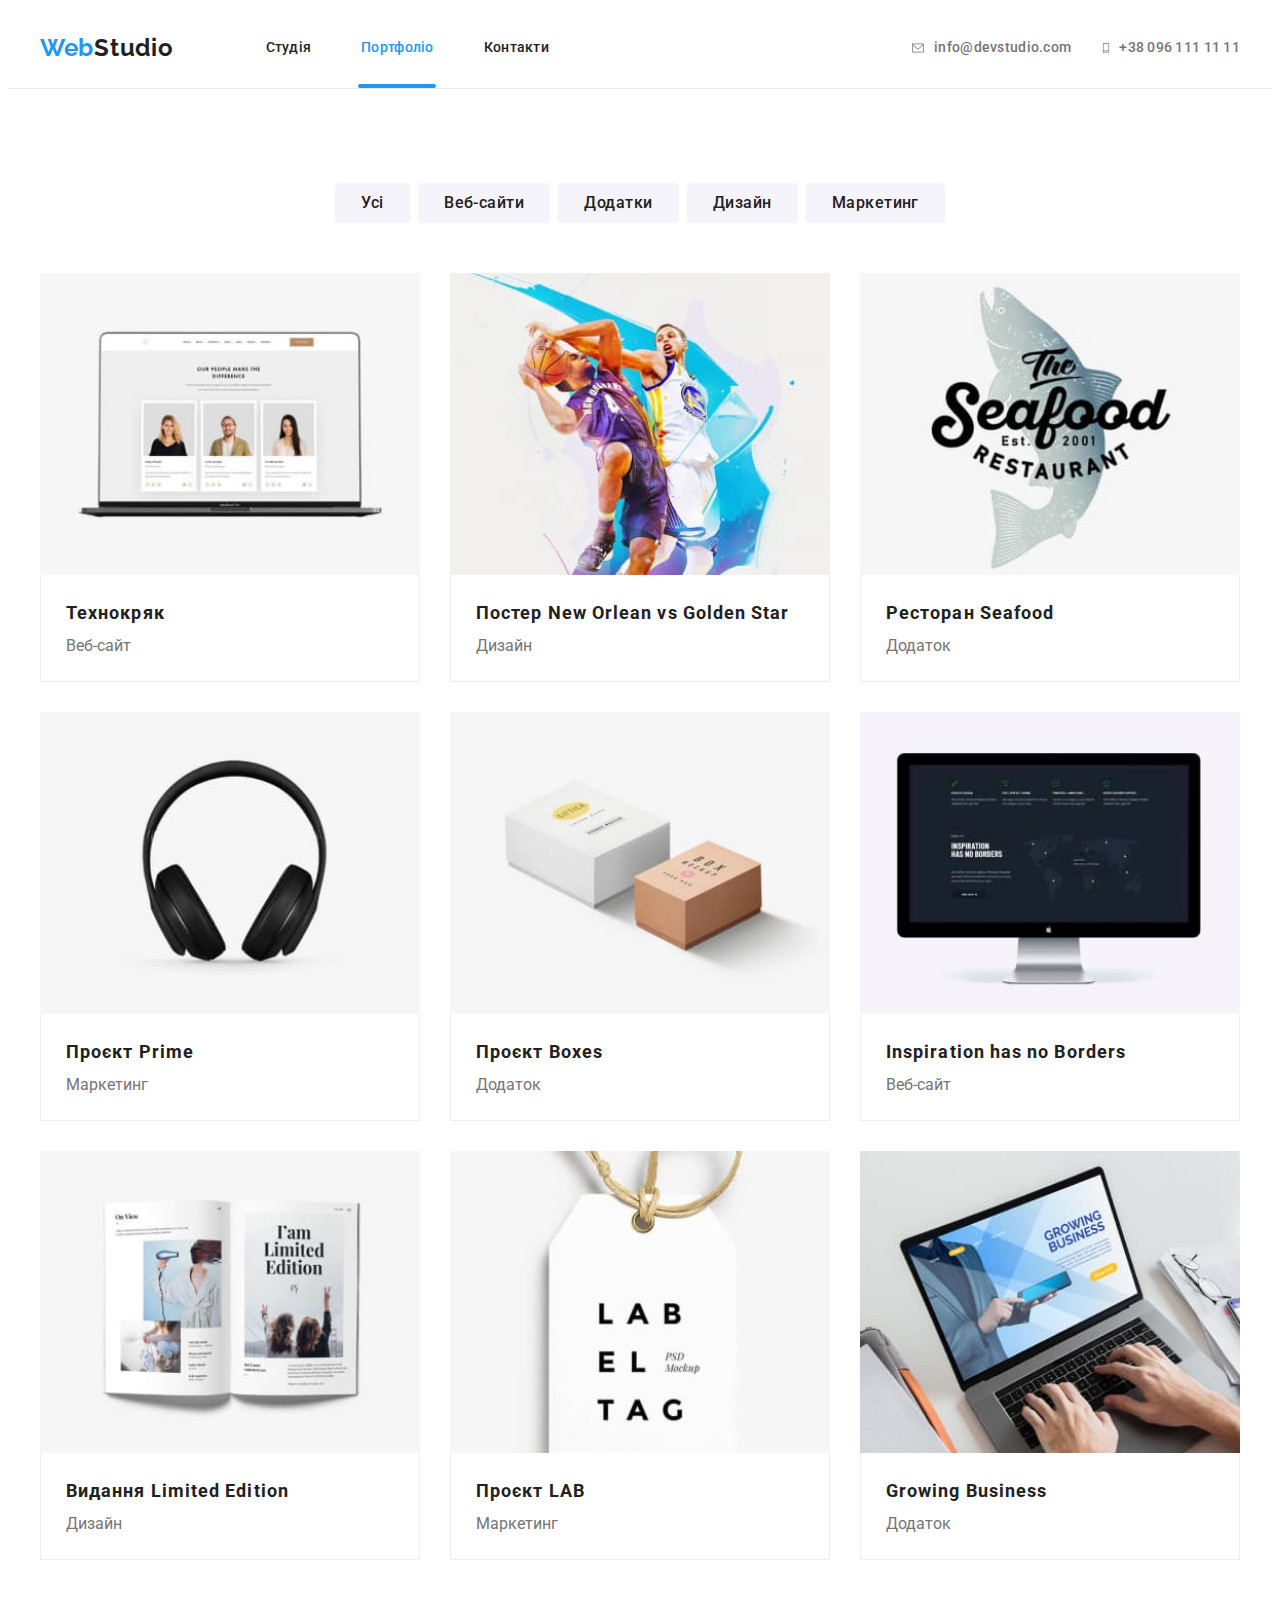
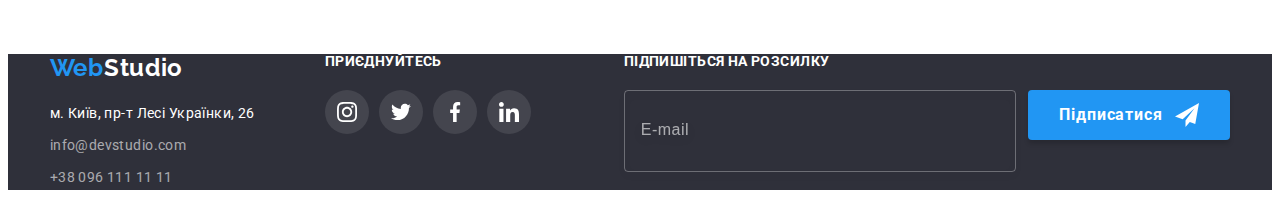
==== commit 5ad25b89: "hw8 v.2.0" ====
--- a/portfolio.html
+++ b/portfolio.html
@@ -86,12 +86,12 @@
           <nav class="mob-navigation">
             <ul class="mob-navigation__list list">
               <li class="mob-navigation__item">
-                <a class="mob-navigation__link current link" href="./index.html"
+                <a class="mob-navigation__link link" href="./index.html"
                   >Студія</a
                 >
               </li>
               <li class="mob-navigation__item">
-                <a class="mob-navigation__link link" href="./portfolio.html"
+                <a class="mob-navigation__link current link" href="./portfolio.html"
                   >Портфоліо</a
                 >
               </li>
@@ -121,16 +121,24 @@
             </ul>
             <ul class="mob-social list">
               <li class="mob-social__item">
-                <a class="mob-social__link link" href="">Instagram</a>
+                <a class="mob-social__link link" href="https://www.instagram.com/"
+                target="_blank"
+                rel="noreferrer noopener">Instagram</a>
               </li>
               <li class="mob-social__item">
-                <a class="mob-social__link link" href="">Twitter</a>
+                <a class="mob-social__link link" href="https://www.twitter.com/"
+                target="_blank"
+                rel="noreferrer noopener">Twitter</a>
               </li>
               <li class="mob-social__item">
-                <a class="mob-social__link link" href="">Facebook</a>
+                <a class="mob-social__link link" href="https://www.facebook.com/"
+                target="_blank"
+                rel="noreferrer noopener">Facebook</a>
               </li>
               <li class="mob-social__item">
-                <a class="mob-social__link link" href="">LinkedIn</a>
+                <a class="mob-social__link link" href="https://www.linkedin.com/"
+                target="_blank"
+                rel="noreferrer noopener">LinkedIn</a>
               </li>
             </ul>
           </div>
@@ -139,7 +147,7 @@
     </header>
     <!--Головная частина-->
     <main>
-      <section class="portfolio">
+      <section class="portfolio section">
         <div class="container">
           <h1 class="porfolio__title visually-hidden">Приклади робот</h1>
           <!-- Фільтр -->
--- a/css/portfolio.min.css
+++ b/css/portfolio.min.css
@@ -1 +1 @@
-.list{list-style:none}.link{text-decoration:none;color:inherit}img{display:block}h1,h2,h3,h4,h5,h6,ul,p{margin:0;padding:0}.visually-hidden{position:absolute;width:1px;height:1px;margin:-1px;border:0;padding:0;white-space:nowrap;-webkit-clip-path:inset(100%);clip-path:inset(100%);clip:rect(0 0 0 0);overflow:hidden}.is-hidden{visibility:hidden;opacity:0;pointer-events:none}.no-scroll{overflow:hidden}body{color:#757575;background-color:#fff;font-family:"Roboto",sans-serif}button{cursor:pointer;font-family:inherit;border:1px solid rgba(0,0,0,0)}.container{margin-right:auto;margin-left:auto;padding-right:15px;padding-left:15px}@media screen and (min-width: 480px){.container{width:480px}}@media screen and (min-width: 768px){.container{width:768px}}@media screen and (min-width: 1200px){.container{width:1200px}}.section{padding-top:60px;padding-bottom:60px}.section__title{color:#212121;margin-bottom:30px;font-size:28px;line-height:1.18;letter-spacing:.03em;text-align:center}@media screen and (min-width: 1200px){.section{padding-top:94px;padding-bottom:94px}.section__title{color:#212121;margin-bottom:50px;font-size:36px;line-height:1.17;letter-spacing:.03em}}.logo{font-family:"Raleway";font-weight:700;font-size:24px;line-height:1.17;letter-spacing:.03em;color:#2196f3}.logo--dark{color:#212121}.logo--white{color:#fff}.header-page{border-bottom:1px solid #ececec;height:60px;padding:10px 0}@media screen and (min-width: 768px){.header-page{display:flex;align-items:center;justify-content:space-between;padding:0;height:80px}}.header-page__container{display:flex;align-items:center}.navigation{margin-left:87px}@media screen and (max-width: 767px){.navigation{display:none}}@media screen and (min-width: 1200px){.navigation{margin-left:92px}}.navigation__list{display:flex;gap:50px}.navigation__link{font-weight:500;font-size:14px;line-height:1.14;letter-spacing:.02em;color:#212121;display:block;padding-top:32px;padding-bottom:32px;transition:color 250ms cubic-bezier(0.4, 0, 0.2, 1)}.navigation__link:hover,.navigation__link:focus{color:#2196f3}.navigation__link.current{color:#2196f3}@media screen and (min-width: 768px){.navigation__link.current{position:relative;flex-direction:column}.navigation__link.current:after{position:absolute;bottom:-0.5px;left:-4.5%;content:"";display:block;width:107%;height:4px;background-color:#2196f3;border-radius:2px}}.contacts{display:flex;flex-direction:column;justify-content:center;gap:10px;margin-left:auto}@media screen and (max-width: 767px){.contacts{display:none}}@media screen and (min-width: 1200px){.contacts{display:flex;flex-direction:row;align-items:center;gap:30px}}.contacts__link{display:flex;justify-content:center;align-items:center;gap:8px;font-weight:500;font-size:12px;line-height:1.17;letter-spacing:.02em;color:#757575;transition:color 250ms cubic-bezier(0.4, 0, 0.2, 1)}.contacts__link:hover,.contacts__link:focus{color:#2196f3}@media screen and (min-width: 1200px){.contacts__link{font-weight:500;font-size:14px;line-height:1.14;letter-spacing:.02em;padding:30px 0}}.contacts__icon{display:inline-block;fill:#757575;transition:fill 250ms cubic-bezier(0.4, 0, 0.2, 1)}.contacts__link:hover .contacts__icon,.contacts__link:focus .contacts__icon{fill:#2196f3}.mob__btn-open{margin-left:auto;display:block;width:40px;height:40px;background-color:rgba(0,0,0,0)}@media screen and (min-width: 768px){.mob__btn-open{display:none}}.mob__menu{position:fixed;top:0;width:100vw;height:100vh;background-color:#fff;z-index:1;padding-left:20px;padding-top:10px;padding-bottom:48px;overflow:scroll}@media screen and (min-width: 768px){.mob__menu{display:none}}.mob-wrap{height:100%;display:flex;flex-direction:column;justify-content:space-between;padding:15px}.mob__btn-close{position:relative;top:10px;right:15px;margin-left:auto;display:block;padding:0;width:40px;height:40px;background-color:rgba(0,0,0,0)}@media screen and (min-width: 768px){.mob__btn-close{display:none}}.mob-close,.burger__icon{fill:#212121;transition:fill 250ms cubic-bezier(0.4, 0, 0.2, 1);fill:#212121;transition:fill 250ms cubic-bezier(0.4, 0, 0.2, 1)}.mob__btn-open:hover .mob-close,.mob__btn-open:focus .mob-close,.mob__btn-open:hover .burger__icon,.mob__btn-open:focus .burger__icon{fill:#2196f3}.mob__btn-close:hover .mob-close,.mob__btn-close:focus .mob-close,.mob__btn-close:hover .burger__icon,.mob__btn-close:focus .burger__icon{fill:#2196f3}.mob-navigation{margin-bottom:50px}.mob-navigation__list{display:flex;flex-direction:column;gap:36px}.mob-navigation__link{font-weight:500;font-size:40px;line-height:1.17;letter-spacing:.02em;color:#212121;transition:color 250ms cubic-bezier(0.4, 0, 0.2, 1)}.mob-navigation__link:hover,.mob-navigation__link:focus{color:#2196f3}.mob-navigation__link.current{color:#2196f3}.mob-contacts__item:first-child{margin-bottom:32px}.mob-contacts__item:last-child{margin-bottom:64px}.mob-contacts__link--phone{font-weight:500;font-size:34px;line-height:1.18;letter-spacing:.02em;color:#2196f3}.mob-contacts__link--mail{font-weight:500;font-size:24px;line-height:1.17;letter-spacing:.02em}.mob-social{display:flex;flex-wrap:wrap;gap:10px}@media screen and (min-width: 768px){.mob-social{display:none}}.mob-social__item{font-weight:500;font-size:18px;line-height:1.22;letter-spacing:.02em;color:#2196f3;padding-right:10px;border-right:1px solid rgba(33,33,33,.2)}.mob-social__item:last-child{padding-right:0;border-right:none}.footer{margin:0 auto;background-color:#2f303a;text-align:center;padding:60px 15px}@media screen and (min-width: 768px){.footer{padding:60px}}@media screen and (min-width: 1200px){.footer{padding:60px 0;text-align:left}}@media screen and (min-width: 768px){.container__footer{display:flex;justify-content:center;flex-wrap:wrap}}@media screen and (min-width: 1200px){.container__footer{flex-wrap:nowrap}}.footer__logo{display:block;margin-bottom:20px}.container-links{margin-bottom:60px}@media screen and (min-width: 768px){.container-links{margin-right:162px}}@media screen and (min-width: 1200px){.container-links{margin:0}}.address-footer__list{display:flex;flex-direction:column;flex-wrap:wrap;gap:8px}.address-footer__item{font-size:14px;line-height:1.71;letter-spacing:.03em;font-style:normal}.address-footer__link{color:rgba(255,255,255,.6);transition:color 250ms cubic-bezier(0.4, 0, 0.2, 1)}.address-footer__link:hover,.address-footer__link:focus{color:#2196f3}.address-footer__link--white{color:#fff}.join{margin-bottom:60px}@media screen and (min-width: 1200px){.join{margin-bottom:0;margin-left:70px}}.join__title{font-size:14px;line-height:1.14;letter-spacing:.03em;text-transform:uppercase;color:#fff;margin-bottom:20px}.join__list{display:inline-flex;justify-content:center;align-items:center;gap:10px}.join__link{display:flex;justify-content:center;align-items:center;width:44px;height:44px;background-color:rgba(255,255,255,.1);border-radius:50%;transition:background-color 250ms cubic-bezier(0.4, 0, 0.2, 1)}.join__link:hover,.join__link:focus{background-color:#2196f3}@media screen and (min-width: 768px){.subscribe{min-width:450px;margin:0 auto}}@media screen and (min-width: 1200px){.subscribe{margin:0 0 0 93px}}.subscribe__label{display:block;font-weight:700;font-size:14px;line-height:1.14;letter-spacing:.03em;color:#fff;text-transform:uppercase;margin-bottom:20px}@media screen and (min-width: 1200px){.subscribe__wrap{display:flex;gap:12px}}.subscribe__input{display:block;width:100%;height:50px;padding:15px 16px;background-color:rgba(0,0,0,0);border:1px solid rgba(255,255,255,.3);filter:drop-shadow(0px 4px 4px rgba(0, 0, 0, 0.15));border-radius:4px;margin-bottom:20px}.subscribe__input::-moz-placeholder{font-size:16px;line-height:1.25;letter-spacing:.03em;color:rgba(255,255,255,.6)}.subscribe__input:-ms-input-placeholder{font-size:16px;line-height:1.25;letter-spacing:.03em;color:rgba(255,255,255,.6)}.subscribe__input::placeholder{font-size:16px;line-height:1.25;letter-spacing:.03em;color:rgba(255,255,255,.6)}.subscribe__input:focus{outline:1px solid #2196f3}@media screen and (min-width: 1200px){.subscribe__input{margin-bottom:0;width:358px}}.subscribe__btn{display:flex;justify-content:center;align-items:center;margin:0 auto;gap:12px;min-width:150px;height:50px;font-weight:700;font-size:16px;line-height:1.88;text-align:center;letter-spacing:.06em;color:#fff;background-color:#2196f3;box-shadow:0px 4px 4px rgba(0,0,0,.15);border-radius:4px;cursor:pointer;min-width:200px;padding:10px 30px}@media screen and (min-width: 1200px){.subscribe__btn{transition:background-color 250ms cubic-bezier(0.4, 0, 0.2, 1)}.subscribe__btn:hover,.subscribe__btn:focus{background-color:#188ce8}}.portfolio{background-color:#fff;padding-top:60px;padding-bottom:60px}@media screen and (min-width: 1200px){.portfolio{padding-top:95px;padding-bottom:95px}}.filter{display:flex;flex-wrap:wrap;margin-bottom:40px;gap:8px}@media screen and (min-width: 768px){.filter{margin-bottom:30px;justify-content:center}}@media screen and (min-width: 1200px){.filter{margin-bottom:50px}}.filter__btn{color:#212121;background-color:#f5f4fa;border-radius:4px;box-shadow:none;min-width:75px;padding:6px 25px;font-weight:500;font-size:16px;line-height:1.62;letter-spacing:.03em;text-align:center;transition:color 250ms cubic-bezier(0.4, 0, 0.2, 1),background-color 250ms cubic-bezier(0.4, 0, 0.2, 1),box-shadow 250ms cubic-bezier(0.4, 0, 0.2, 1)}.filter__btn:hover,.filter__btn:focus{color:#fff;background-color:#2196f3;box-shadow:0px 3px 1px rgba(0,0,0,.1),0px 1px 2px rgba(0,0,0,.08),0px 2px 2px rgba(0,0,0,.12)}.examples{display:flex;flex-wrap:wrap;gap:30px}.examples__item{width:100%;height:auto}@media screen and (min-width: 768px){.examples__item{width:calc((100% - 30px)/2)}}@media screen and (min-width: 1200px){.examples__item{width:calc((100% - 60px)/3)}}.examples__link{display:flex;flex-direction:column;height:100%;transition:box-shadow 250ms cubic-bezier(0.4, 0, 0.2, 1)}.examples__link:hover,.examples__link:focus{box-shadow:0px 1px 1px rgba(0,0,0,.12),0px 4px 4px rgba(0,0,0,.06),1px 4px 6px rgba(0,0,0,.16)}.examples__link img{width:100%;height:auto}.examples__title{color:#212121;font-size:18px;line-height:2;letter-spacing:.06em}.examples__text{color:#757575;font-size:16px;line-height:1.88}.examples__card{flex-grow:1;padding:20px 25px;border:1px solid #eee;border-top:none}.examples-description{position:relative;overflow:hidden}.examples-description__thumb{position:absolute;bottom:0;left:0;width:100%;height:294px;background-color:rgba(33,150,243,.9);padding:63px 24px;transform:translateY(101%);transition:transform 250ms cubic-bezier(0.4, 0, 0.2, 1)}.examples__link:focus .examples-description__thumb,.examples__link:hover .examples-description__thumb{transform:translateY(0%)}.examples-description__text{font-size:18px;line-height:1.56;letter-spacing:.03em;color:#fff}/*# sourceMappingURL=portfolio.min.css.map */+.list{list-style:none}.link{text-decoration:none;color:inherit}img{display:block}h1,h2,h3,h4,h5,h6,ul,p{margin:0;padding:0}.visually-hidden{position:absolute;width:1px;height:1px;margin:-1px;border:0;padding:0;white-space:nowrap;-webkit-clip-path:inset(100%);clip-path:inset(100%);clip:rect(0 0 0 0);overflow:hidden}.is-hidden{visibility:hidden;opacity:0;pointer-events:none}.no-scroll{overflow:hidden}body{color:#757575;background-color:#fff;font-family:"Roboto",sans-serif}button{cursor:pointer;font-family:inherit;border:1px solid rgba(0,0,0,0)}.container{margin-right:auto;margin-left:auto;padding-right:15px;padding-left:15px}@media screen and (min-width: 480px){.container{width:480px}}@media screen and (min-width: 768px){.container{width:768px}}@media screen and (min-width: 1200px){.container{width:1200px}}.section{padding-top:60px;padding-bottom:60px}.section__title{color:#212121;margin-bottom:30px;font-size:28px;line-height:1.18;letter-spacing:.03em;text-align:center}@media screen and (min-width: 1200px){.section{padding-top:94px;padding-bottom:94px}.section__title{color:#212121;margin-bottom:50px;font-size:36px;line-height:1.17;letter-spacing:.03em}}.logo{font-family:"Raleway";font-weight:700;font-size:24px;line-height:1.17;letter-spacing:.03em;color:#2196f3}.logo--dark{color:#212121}.logo--white{color:#fff}.header-page{border-bottom:1px solid #ececec;height:60px;padding:10px 0}@media screen and (min-width: 768px){.header-page{display:flex;align-items:center;justify-content:space-between;padding:0;height:80px}}.header-page__container{display:flex;align-items:center}.navigation{margin-left:87px}@media screen and (max-width: 767px){.navigation{display:none}}@media screen and (min-width: 1200px){.navigation{margin-left:92px}}.navigation__list{display:flex;gap:50px}.navigation__link{font-weight:500;font-size:14px;line-height:1.14;letter-spacing:.02em;color:#212121;display:block;padding-top:32px;padding-bottom:32px;transition:color 250ms cubic-bezier(0.4, 0, 0.2, 1)}.navigation__link:hover,.navigation__link:focus{color:#2196f3}.navigation__link.current{color:#2196f3}@media screen and (min-width: 768px){.navigation__link.current{position:relative;flex-direction:column}.navigation__link.current:after{position:absolute;bottom:-0.5px;left:-4.5%;content:"";display:block;width:107%;height:4px;background-color:#2196f3;border-radius:2px}}.contacts{display:flex;flex-direction:column;align-items:start;gap:10px;margin-left:auto}@media screen and (max-width: 767px){.contacts{display:none}}@media screen and (min-width: 1200px){.contacts{display:flex;flex-direction:row;align-items:center;gap:30px}}.contacts__link{display:flex;justify-content:center;align-items:center;gap:8px;font-weight:500;font-size:12px;line-height:1.17;letter-spacing:.02em;color:#757575;transition:color 250ms cubic-bezier(0.4, 0, 0.2, 1)}.contacts__link:hover,.contacts__link:focus{color:#2196f3}@media screen and (min-width: 1200px){.contacts__link{font-weight:500;font-size:14px;line-height:1.14;letter-spacing:.02em;padding:30px 0}}.contacts__icon{display:inline-block;fill:#757575;transition:fill 250ms cubic-bezier(0.4, 0, 0.2, 1)}.contacts__link:hover .contacts__icon,.contacts__link:focus .contacts__icon{fill:#2196f3}.mob__btn-open{margin-left:auto;display:block;width:40px;height:40px;background-color:rgba(0,0,0,0)}@media screen and (min-width: 768px){.mob__btn-open{display:none}}.mob__menu{position:fixed;top:0;width:100vw;height:100vh;background-color:#fff;z-index:1;padding-left:20px;padding-top:10px;padding-bottom:48px}@media screen and (min-width: 768px){.mob__menu{display:none}}.mob-wrap{height:100%;display:flex;flex-direction:column;justify-content:space-between;padding:15px}.mob__btn-close{position:relative;top:10px;right:15px;margin-left:auto;display:block;padding:0;width:40px;height:40px;background-color:rgba(0,0,0,0)}@media screen and (min-width: 768px){.mob__btn-close{display:none}}.mob-close,.burger__icon{fill:#212121;transition:fill 250ms cubic-bezier(0.4, 0, 0.2, 1);fill:#212121;transition:fill 250ms cubic-bezier(0.4, 0, 0.2, 1)}.mob__btn-open:hover .mob-close,.mob__btn-open:focus .mob-close,.mob__btn-open:hover .burger__icon,.mob__btn-open:focus .burger__icon{fill:#2196f3}.mob__btn-close:hover .mob-close,.mob__btn-close:focus .mob-close,.mob__btn-close:hover .burger__icon,.mob__btn-close:focus .burger__icon{fill:#2196f3}.mob-navigation__list{display:flex;flex-direction:column;gap:36px}.mob-navigation__link{font-weight:500;font-size:40px;line-height:1.17;letter-spacing:.02em;color:#212121;transition:color 250ms cubic-bezier(0.4, 0, 0.2, 1)}.mob-navigation__link:hover,.mob-navigation__link:focus{color:#2196f3}.mob-navigation__link.current{color:#2196f3}.mob-contacts__item:first-child{margin-bottom:32px}.mob-contacts__item:last-child{margin-bottom:64px}.mob-contacts__link--phone{font-weight:500;font-size:34px;line-height:1.18;letter-spacing:.02em;color:#2196f3}.mob-contacts__link--mail{font-weight:500;font-size:24px;line-height:1.17;letter-spacing:.02em}.mob-social{display:flex;flex-wrap:wrap;gap:10px}@media screen and (min-width: 768px){.mob-social{display:none}}.mob-social__item{font-weight:500;font-size:18px;line-height:1.22;letter-spacing:.02em;color:#2196f3;padding-right:10px;border-right:1px solid rgba(33,33,33,.2)}.mob-social__item:last-child{padding-right:0;border-right:none}.footer{background-color:#2f303a;text-align:center}@media screen and (min-width: 1200px){.footer{text-align:left}}@media screen and (min-width: 768px){.container__footer{display:flex;justify-content:center;flex-wrap:wrap}}@media screen and (min-width: 1200px){.container__footer{flex-wrap:nowrap}}.footer__logo{display:block;margin-bottom:20px}.container-links{margin-bottom:60px}@media screen and (min-width: 768px){.container-links{margin-right:162px}}@media screen and (min-width: 1200px){.container-links{margin:0}}.address-footer__list{display:flex;flex-direction:column;flex-wrap:wrap;gap:8px}.address-footer__item{font-size:14px;line-height:1.71;letter-spacing:.03em;font-style:normal}.address-footer__link{color:rgba(255,255,255,.6);transition:color 250ms cubic-bezier(0.4, 0, 0.2, 1)}.address-footer__link:hover,.address-footer__link:focus{color:#2196f3}.address-footer__link--white{color:#fff}.join{margin-bottom:60px}@media screen and (min-width: 1200px){.join{margin-bottom:0;margin-left:70px}}.join__title{font-size:14px;line-height:1.14;letter-spacing:.03em;text-transform:uppercase;color:#fff;margin-bottom:20px}.join__list{display:inline-flex;justify-content:center;align-items:center;gap:10px}.join__link{display:flex;justify-content:center;align-items:center;width:44px;height:44px;background-color:rgba(255,255,255,.1);border-radius:50%;transition:background-color 250ms cubic-bezier(0.4, 0, 0.2, 1)}.join__link:hover,.join__link:focus{background-color:#2196f3}@media screen and (min-width: 768px){.subscribe{min-width:450px;margin:0 auto}}@media screen and (min-width: 1200px){.subscribe{margin:0 0 0 93px}}.subscribe__label{display:block;font-weight:700;font-size:14px;line-height:1.14;letter-spacing:.03em;color:#fff;text-transform:uppercase;margin-bottom:20px}@media screen and (min-width: 1200px){.subscribe__wrap{display:flex;gap:12px}}.subscribe__input{display:block;width:100%;height:50px;padding:15px 16px;background-color:rgba(0,0,0,0);border:1px solid rgba(255,255,255,.3);filter:drop-shadow(0px 4px 4px rgba(0, 0, 0, 0.15));border-radius:4px;margin-bottom:20px}.subscribe__input::-moz-placeholder{font-size:16px;line-height:1.25;letter-spacing:.03em;color:rgba(255,255,255,.6)}.subscribe__input:-ms-input-placeholder{font-size:16px;line-height:1.25;letter-spacing:.03em;color:rgba(255,255,255,.6)}.subscribe__input::placeholder{font-size:16px;line-height:1.25;letter-spacing:.03em;color:rgba(255,255,255,.6)}.subscribe__input:focus{outline:1px solid #2196f3}@media screen and (min-width: 1200px){.subscribe__input{margin-bottom:0;width:358px}}.subscribe__btn{display:flex;justify-content:center;align-items:center;margin:0 auto;gap:12px;min-width:150px;height:50px;font-weight:700;font-size:16px;line-height:1.88;text-align:center;letter-spacing:.06em;color:#fff;background-color:#2196f3;box-shadow:0px 4px 4px rgba(0,0,0,.15);border-radius:4px;cursor:pointer;min-width:200px;padding:10px 30px}@media screen and (min-width: 1200px){.subscribe__btn{transition:background-color 250ms cubic-bezier(0.4, 0, 0.2, 1)}.subscribe__btn:hover,.subscribe__btn:focus{background-color:#188ce8}}.filter{display:flex;flex-wrap:wrap;margin-bottom:40px;gap:8px}@media screen and (min-width: 768px){.filter{margin-bottom:30px;justify-content:center}}@media screen and (min-width: 1200px){.filter{margin-bottom:50px}}.filter__btn{color:#212121;background-color:#f5f4fa;border-radius:4px;box-shadow:none;min-width:75px;padding:6px 25px;font-weight:500;font-size:16px;line-height:1.62;letter-spacing:.03em;text-align:center;transition:color 250ms cubic-bezier(0.4, 0, 0.2, 1),background-color 250ms cubic-bezier(0.4, 0, 0.2, 1),box-shadow 250ms cubic-bezier(0.4, 0, 0.2, 1)}.filter__btn:hover,.filter__btn:focus{color:#fff;background-color:#2196f3;box-shadow:0px 3px 1px rgba(0,0,0,.1),0px 1px 2px rgba(0,0,0,.08),0px 2px 2px rgba(0,0,0,.12)}.examples{display:flex;flex-wrap:wrap;gap:30px}.examples__item{width:100%;height:auto}@media screen and (min-width: 768px){.examples__item{width:calc((100% - 30px)/2)}}@media screen and (min-width: 1200px){.examples__item{width:calc((100% - 60px)/3)}}.examples__link{display:flex;flex-direction:column;height:100%;transition:box-shadow 250ms cubic-bezier(0.4, 0, 0.2, 1)}.examples__link:hover,.examples__link:focus{box-shadow:0px 1px 1px rgba(0,0,0,.12),0px 4px 4px rgba(0,0,0,.06),1px 4px 6px rgba(0,0,0,.16)}.examples__link img{width:100%;height:auto}.examples__title{color:#212121;font-size:18px;line-height:2;letter-spacing:.06em}.examples__text{color:#757575;font-size:16px;line-height:1.88}.examples__card{flex-grow:1;padding:20px 25px;border:1px solid #eee;border-top:none}.examples-description{position:relative;overflow:hidden}.examples-description__thumb{position:absolute;bottom:0;left:0;width:100%;height:294px;background-color:rgba(33,150,243,.9);padding:63px 24px;transform:translateY(101%);transition:transform 250ms cubic-bezier(0.4, 0, 0.2, 1)}.examples__link:focus .examples-description__thumb,.examples__link:hover .examples-description__thumb{transform:translateY(0%)}.examples-description__text{font-size:18px;line-height:1.56;letter-spacing:.03em;color:#fff}/*# sourceMappingURL=portfolio.min.css.map */